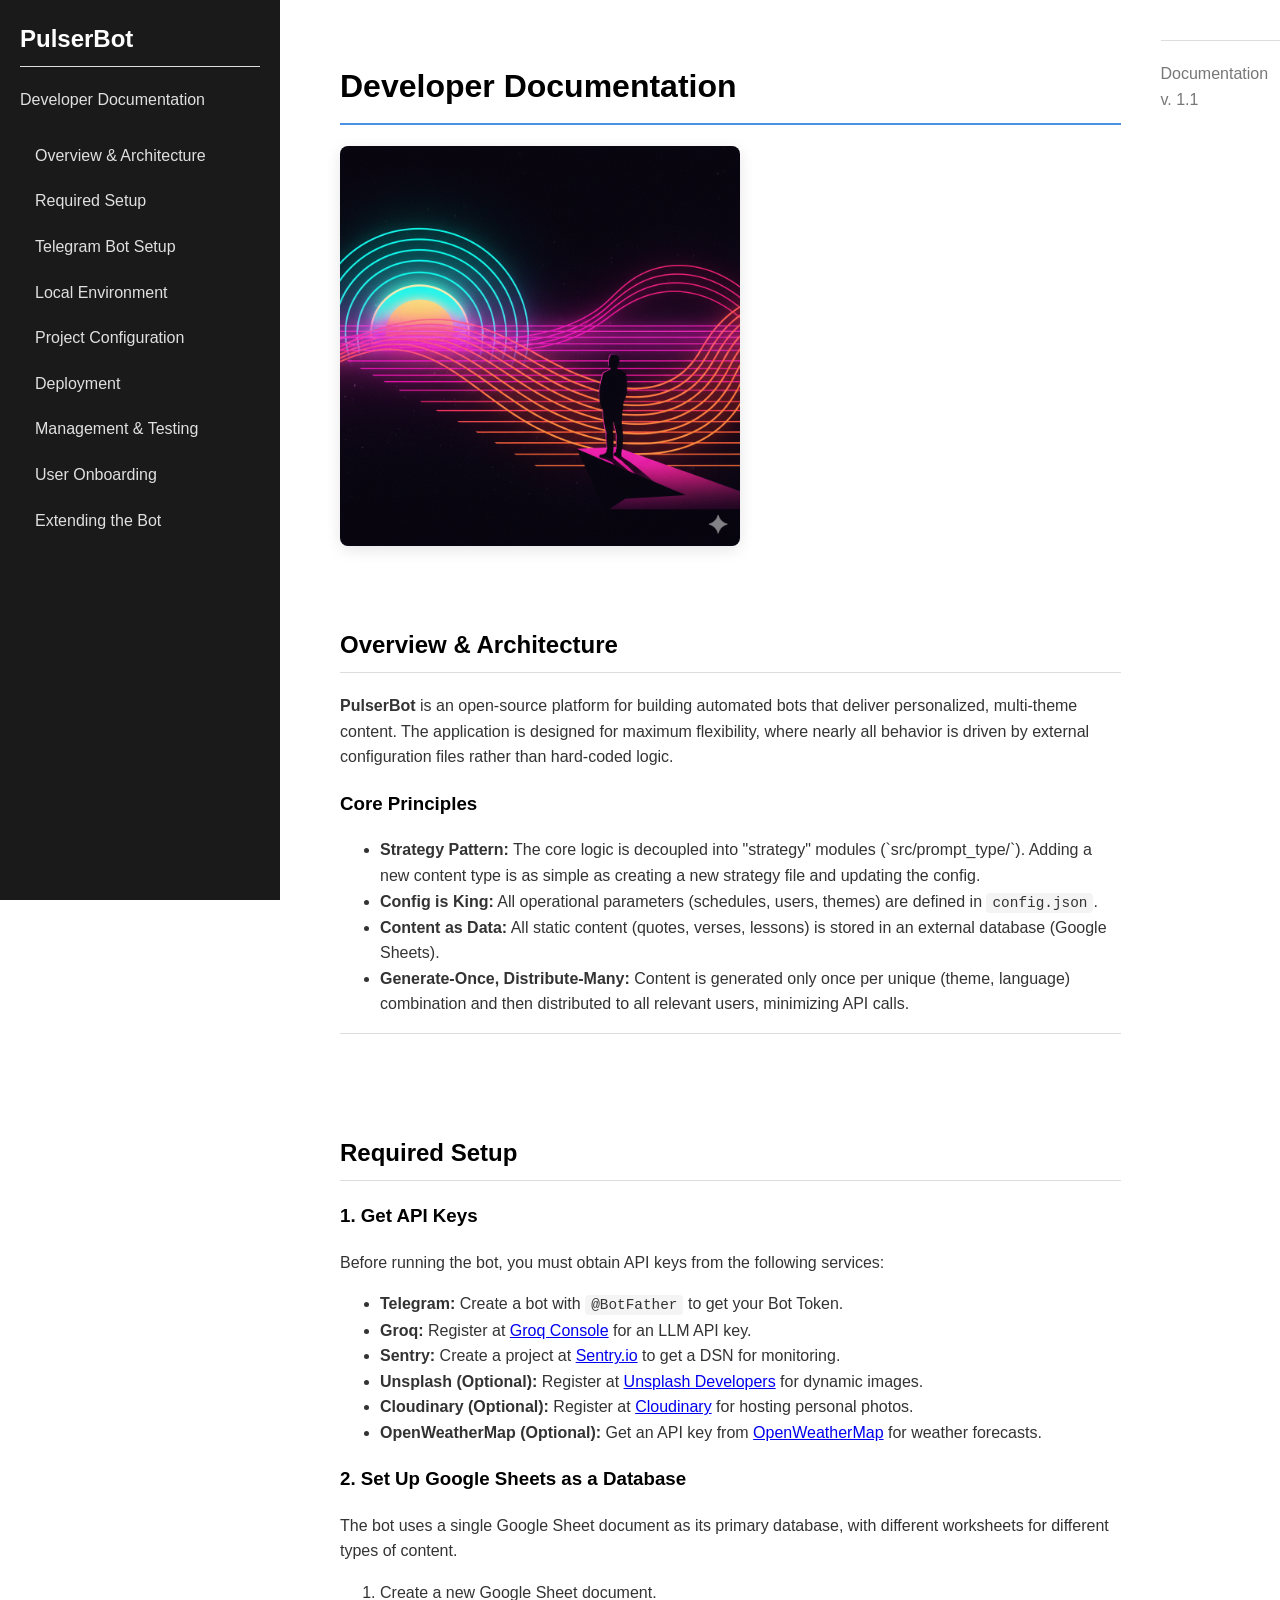
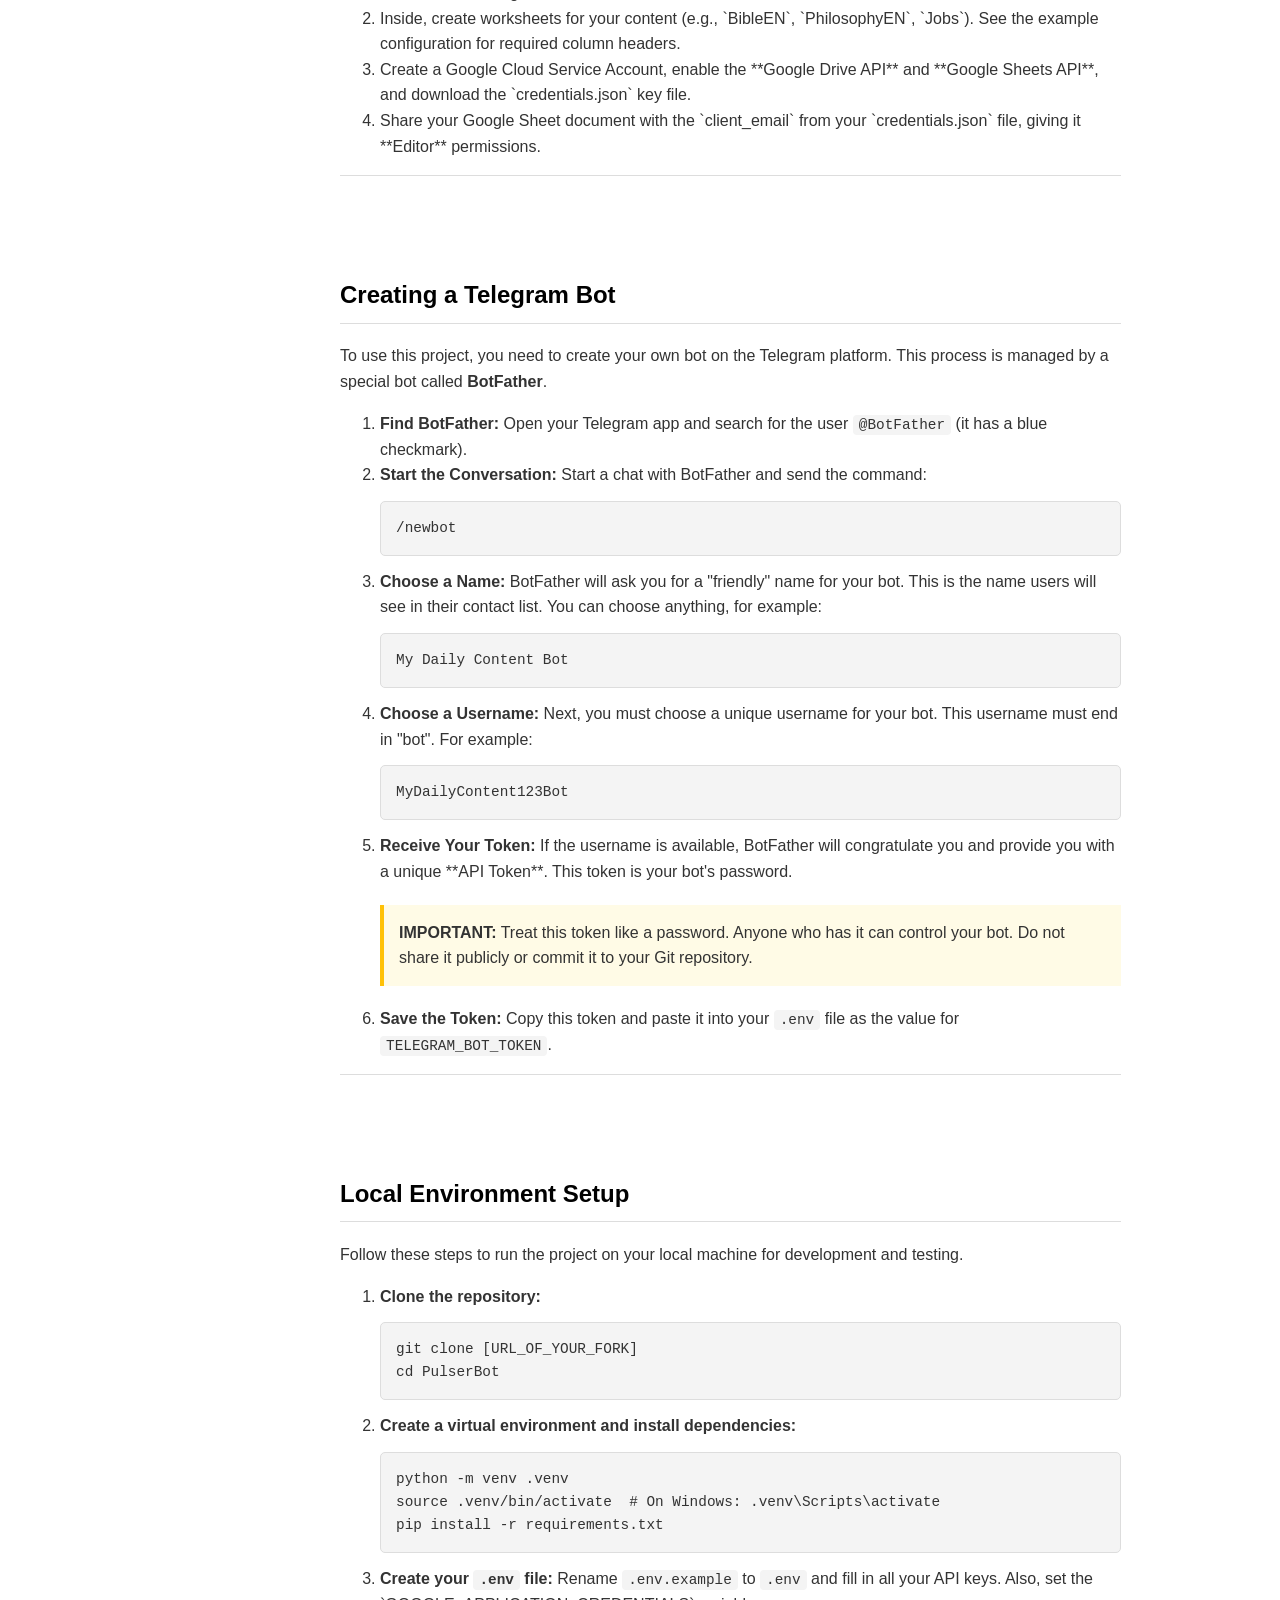
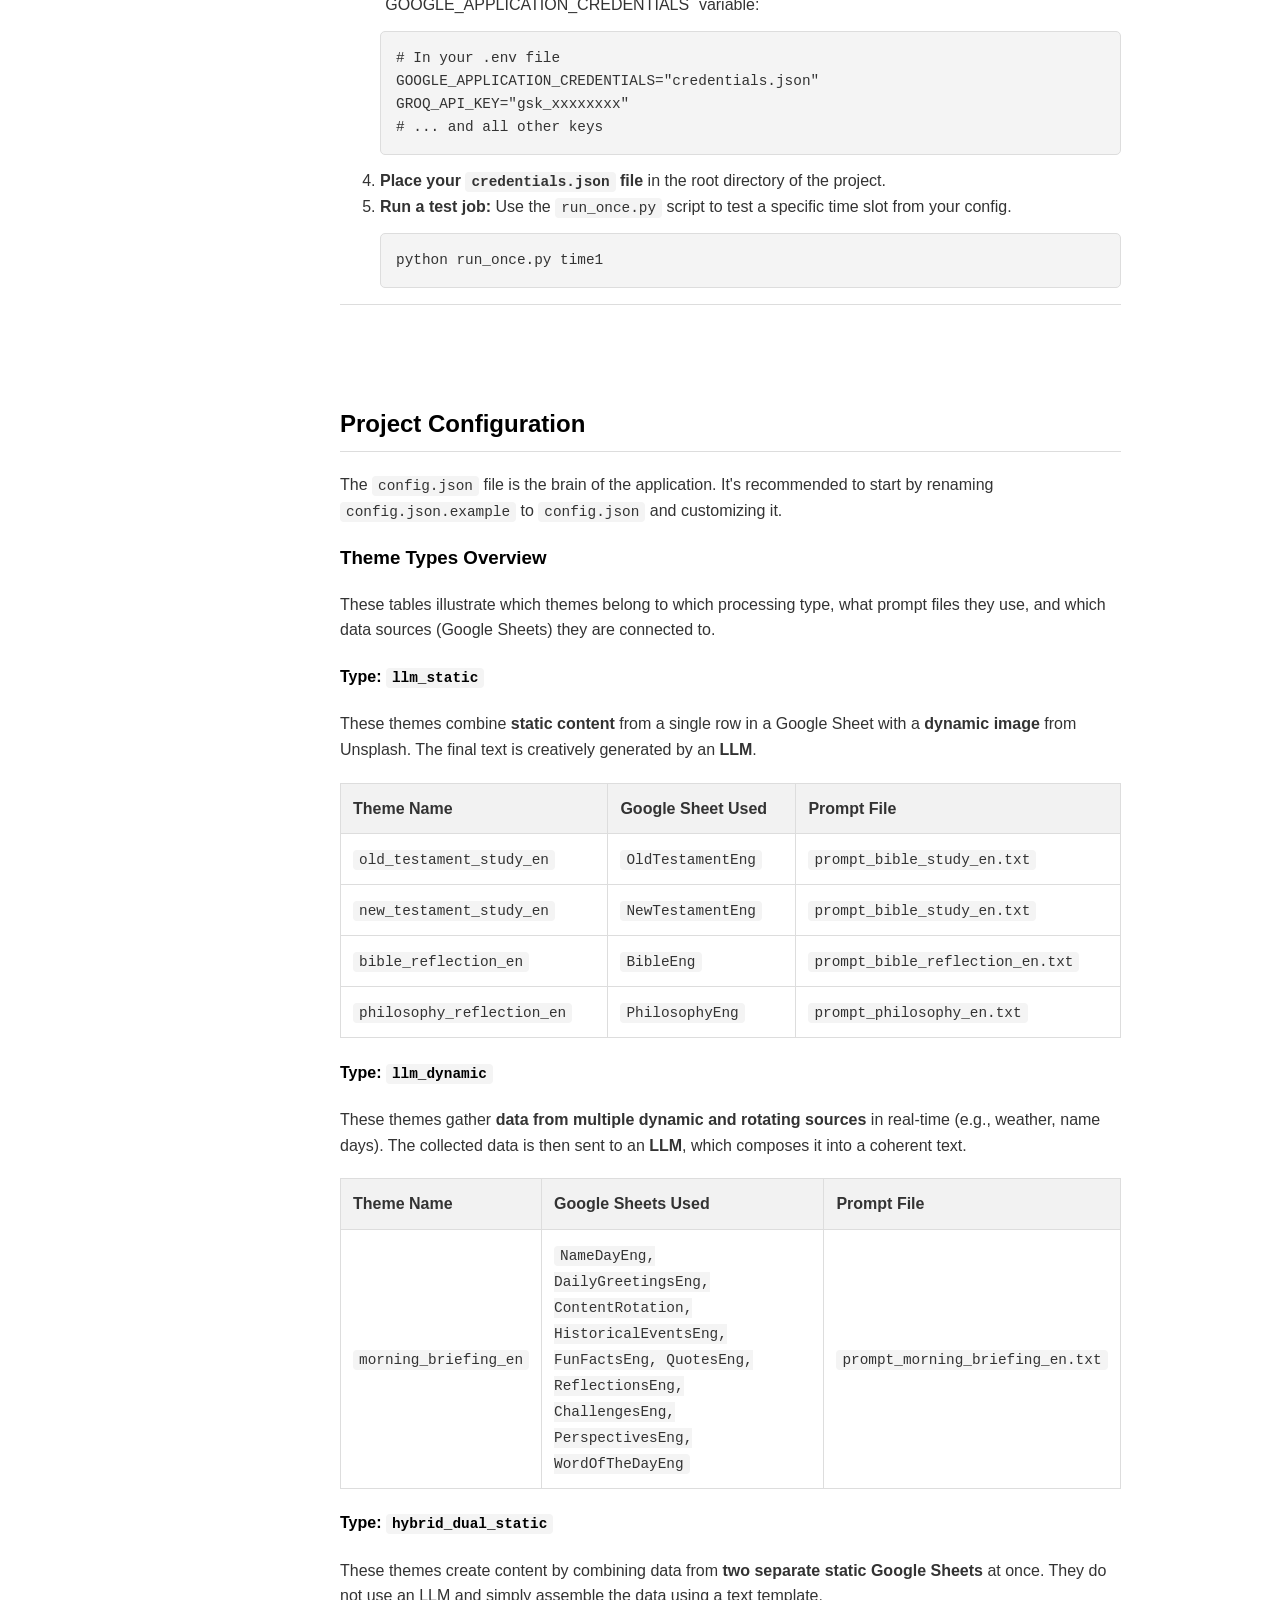
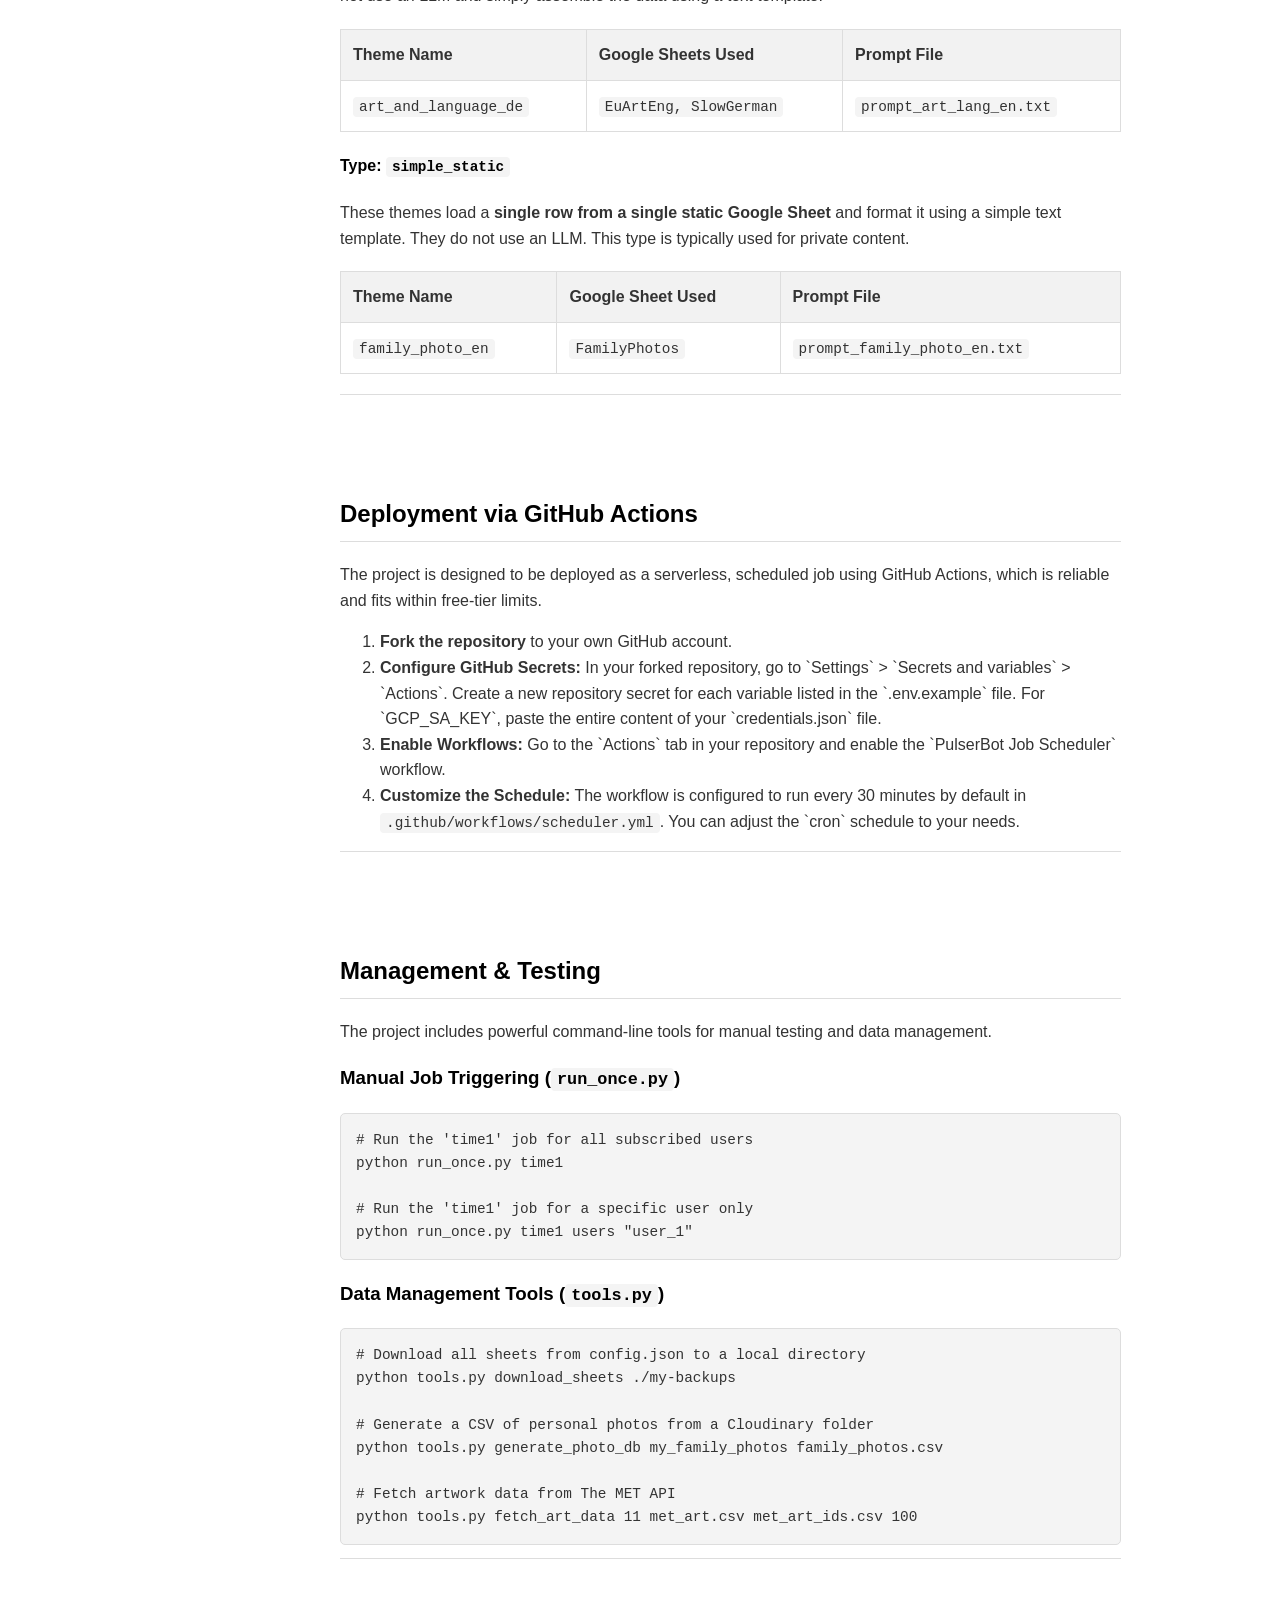
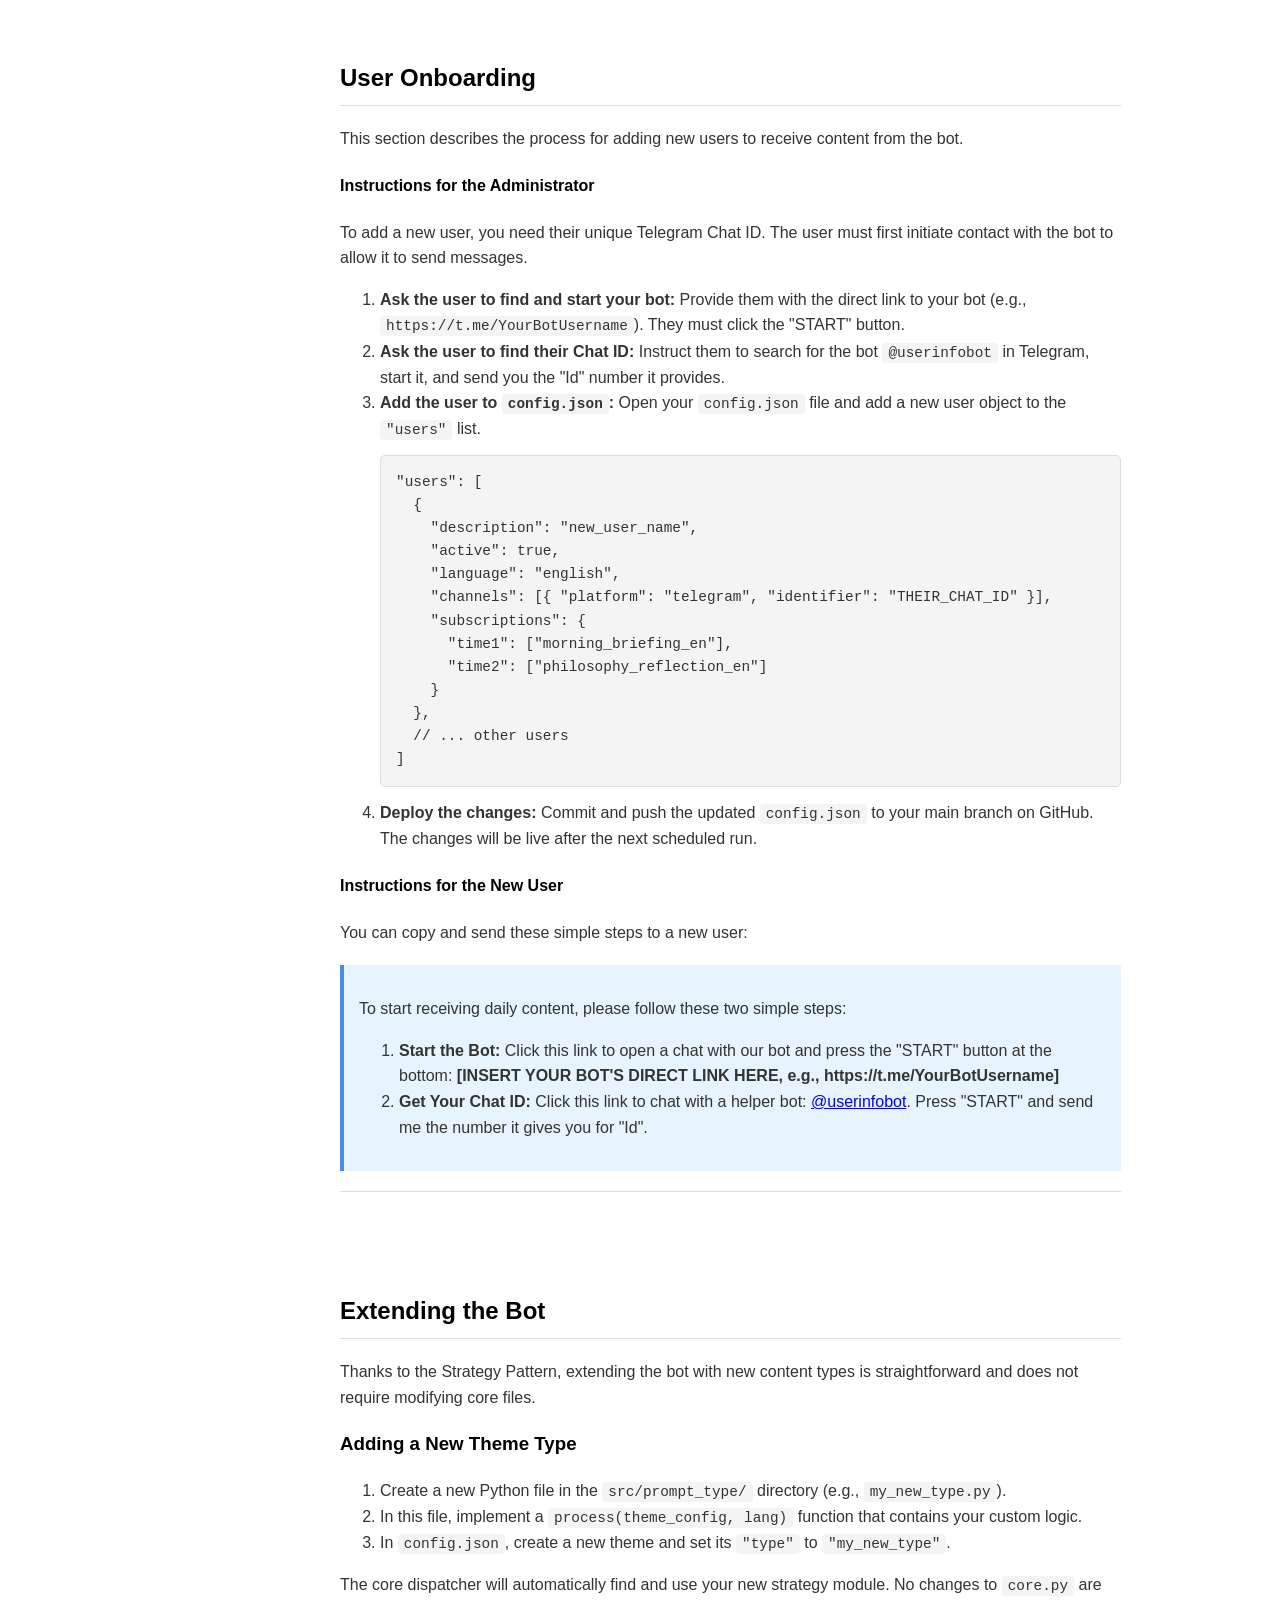
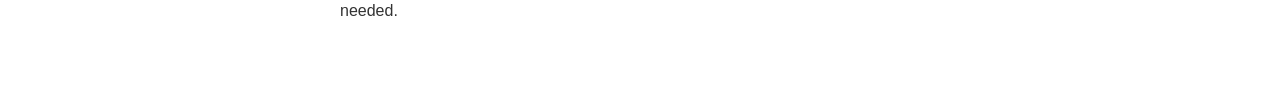
==== docs/index.html @ 496f02f1 "Initial commit of the PulserBot project. -- This commit includes the complete, refactored, and anony" ====
<!DOCTYPE html>
<html lang="en">
<head>
    <meta charset="UTF-8">
    <meta name="viewport" content="width=device-width, initial-scale=1.0">
    <title>PulserBot - Developer Documentation</title>
    <style>
        :root {
            --bg-color: #ffffff;
            --sidebar-bg: #1a1a1a;
            --sidebar-text: #e0e0e0;
            --sidebar-hover: #333333;
            --text-color: #333333;
            --header-color: #000000;
            --accent-color: #4a90e2;
            --code-bg: #f4f4f4;
            --border-color: #dddddd;
        }
        body {
            font-family: -apple-system, BlinkMacSystemFont, "Segoe UI", Roboto, Helvetica, Arial, sans-serif;
            margin: 0;
            display: flex;
            background-color: var(--bg-color);
            color: var(--text-color);
            line-height: 1.6;
        }
        .sidebar {
            width: 280px;
            background-color: var(--sidebar-bg);
            color: var(--sidebar-text);
            height: 100vh;
            position: fixed;
            top: 0;
            left: 0;
            overflow-y: auto;
            padding: 20px;
            box-sizing: border-box;
        }
        .sidebar h2 {
            margin-top: 0;
            color: #ffffff;
            font-size: 1.5em;
        }
        .sidebar ul {
            list-style: none;
            padding: 0;
            margin-top: 20px;
        }
        .sidebar ul li a {
            color: var(--sidebar-text);
            text-decoration: none;
            display: block;
            padding: 10px 15px;
            border-radius: 5px;
            transition: background-color 0.2s;
        }
        .sidebar ul li a:hover {
            background-color: var(--sidebar-hover);
        }
        .sidebar .sub-menu { padding-left: 20px; }
        .content {
            margin-left: 300px;
            padding: 40px;
            width: calc(100% - 300px);
        }
        section {
            margin-bottom: 60px;
            padding-top: 20px;
            border-bottom: 1px solid var(--border-color);
        }
        section:last-of-type { border-bottom: none; }
        h1, h2, h3, h4 {
            color: var(--header-color);
            scroll-margin-top: 20px;
        }
        h1 { border-bottom: 2px solid var(--accent-color); padding-bottom: 10px; }
        h2 { border-bottom: 1px solid var(--border-color); padding-bottom: 8px; }
        code {
            background-color: var(--code-bg);
            padding: 2px 6px;
            border-radius: 4px;
            font-family: "Consolas", "Monaco", monospace;
            font-size: 0.9em;
        }
        pre {
            background-color: var(--code-bg);
            padding: 15px;
            border-radius: 5px;
            overflow-x: auto;
            border: 1px solid var(--border-color);
        }
        pre code { padding: 0; background-color: transparent; border: none; }
        .warning { background-color: #fffbe6; border-left: 4px solid #ffc107; padding: 15px; margin: 20px 0; }
        .note { background-color: #e7f3fe; border-left: 4px solid var(--accent-color); padding: 15px; margin: 20px 0; }
        table { width: 100%; border-collapse: collapse; margin: 20px 0; }
        th, td { border: 1px solid var(--border-color); padding: 12px; text-align: left; }
        th { background-color: #f2f2f2; }
        .header-image { max-width: 400px; height: auto; border-radius: 8px; margin: 20px 0 40px 0; display: block; box-shadow: 0 4px 15px rgba(0,0,0,0.1); }
        footer { margin-top: 40px; padding-top: 20px; border-top: 1px solid var(--border-color); color: #777; }
        @media (max-width: 768px) {
            body { flex-direction: column; }
            .sidebar { position: static; width: 100%; height: auto; }
            .content { margin-left: 0; width: 100%; padding: 20px; }
        }
    </style>
</head>
<body>
    <div class="sidebar">
        <h2>PulserBot</h2>
        <p>Developer Documentation</p>
        <ul>
            <li><a href="#overview">Overview & Architecture</a></li>
            <li><a href="#setup-reqs">Required Setup</a></li>
            <li><a href="#telegram-bot-setup">Telegram Bot Setup</a></li>
            <li><a href="#local-setup">Local Environment</a></li>
            <li><a href="#config-project">Project Configuration</a></li>
            <li><a href="#deployment">Deployment</a></li>
            <li><a href="#management">Management & Testing</a></li>
            <li><a href="#user-onboarding">User Onboarding</a></li>
            <li><a href="#extending">Extending the Bot</a></li>
        </ul>
    </div>

    <div class="content">
        <header>
            <h1>Developer Documentation</h1>
            <img src="assets/PulserBot.png" alt="PulserBot Project Visual" class="header-image">
        </header>

        <section id="overview">
            <h2>Overview & Architecture</h2>
            <p><strong>PulserBot</strong> is an open-source platform for building automated bots that deliver personalized, multi-theme content. The application is designed for maximum flexibility, where nearly all behavior is driven by external configuration files rather than hard-coded logic.</p>
            <h3>Core Principles</h3>
            <ul>
                <li><strong>Strategy Pattern:</strong> The core logic is decoupled into "strategy" modules (`src/prompt_type/`). Adding a new content type is as simple as creating a new strategy file and updating the config.</li>
                <li><strong>Config is King:</strong> All operational parameters (schedules, users, themes) are defined in <code>config.json</code>.</li>
                <li><strong>Content as Data:</strong> All static content (quotes, verses, lessons) is stored in an external database (Google Sheets).</li>
                <li><strong>Generate-Once, Distribute-Many:</strong> Content is generated only once per unique (theme, language) combination and then distributed to all relevant users, minimizing API calls.</li>
            </ul>
        </section>
        
        <section id="setup-reqs">
            <h2>Required Setup</h2>
            <h3 id="api-keys">1. Get API Keys</h3>
            <p>Before running the bot, you must obtain API keys from the following services:</p>
            <ul>
                <li><strong>Telegram:</strong> Create a bot with <code>@BotFather</code> to get your Bot Token.</li>
                <li><strong>Groq:</strong> Register at <a href="https://console.groq.com/" target="_blank">Groq Console</a> for an LLM API key.</li>
                <li><strong>Sentry:</strong> Create a project at <a href="https://sentry.io/" target="_blank">Sentry.io</a> to get a DSN for monitoring.</li>
                <li><strong>Unsplash (Optional):</strong> Register at <a href="https://unsplash.com/developers" target="_blank">Unsplash Developers</a> for dynamic images.</li>
                <li><strong>Cloudinary (Optional):</strong> Register at <a href="https://cloudinary.com/" target="_blank">Cloudinary</a> for hosting personal photos.</li>
                <li><strong>OpenWeatherMap (Optional):</strong> Get an API key from <a href="https://openweathermap.org/" target="_blank">OpenWeatherMap</a> for weather forecasts.</li>
            </ul>
            
            <h3 id="google-sheets">2. Set Up Google Sheets as a Database</h3>
            <p>The bot uses a single Google Sheet document as its primary database, with different worksheets for different types of content.</p>
            <ol>
              <li>Create a new Google Sheet document.</li>
              <li>Inside, create worksheets for your content (e.g., `BibleEN`, `PhilosophyEN`, `Jobs`). See the example configuration for required column headers.</li>
              <li>Create a Google Cloud Service Account, enable the **Google Drive API** and **Google Sheets API**, and download the `credentials.json` key file.</li>
              <li>Share your Google Sheet document with the `client_email` from your `credentials.json` file, giving it **Editor** permissions.</li>
            </ol>
        </section>
        
        <section id="telegram-bot-setup">
            <h2>Creating a Telegram Bot</h2>
            <p>To use this project, you need to create your own bot on the Telegram platform. This process is managed by a special bot called <strong>BotFather</strong>.</p>
            <ol>
                <li><strong>Find BotFather:</strong> Open your Telegram app and search for the user <code>@BotFather</code> (it has a blue checkmark).</li>
                <li><strong>Start the Conversation:</strong> Start a chat with BotFather and send the command:
                    <pre><code>/newbot</code></pre>
                </li>
                <li><strong>Choose a Name:</strong> BotFather will ask you for a "friendly" name for your bot. This is the name users will see in their contact list. You can choose anything, for example:
                    <pre><code>My Daily Content Bot</code></pre>
                </li>
                <li><strong>Choose a Username:</strong> Next, you must choose a unique username for your bot. This username must end in "bot". For example:
                    <pre><code>MyDailyContent123Bot</code></pre>
                </li>
                <li><strong>Receive Your Token:</strong> If the username is available, BotFather will congratulate you and provide you with a unique **API Token**. This token is your bot's password.
                    <div class="warning">
                        <strong>IMPORTANT:</strong> Treat this token like a password. Anyone who has it can control your bot. Do not share it publicly or commit it to your Git repository.
                    </div>
                </li>
                <li><strong>Save the Token:</strong> Copy this token and paste it into your <code>.env</code> file as the value for <code>TELEGRAM_BOT_TOKEN</code>.</li>
            </ol>
        </section>

        <section id="local-setup">
            <h2>Local Environment Setup</h2>
            <p>Follow these steps to run the project on your local machine for development and testing.</p>
            <ol>
                <li><strong>Clone the repository:</strong>
                    <pre><code>git clone [URL_OF_YOUR_FORK]
cd PulserBot</code></pre>
                </li>
                <li><strong>Create a virtual environment and install dependencies:</strong>
                    <pre><code>python -m venv .venv
source .venv/bin/activate  # On Windows: .venv\Scripts\activate
pip install -r requirements.txt</code></pre>
                </li>
                <li><strong>Create your <code>.env</code> file:</strong> Rename <code>.env.example</code> to <code>.env</code> and fill in all your API keys. Also, set the `GOOGLE_APPLICATION_CREDENTIALS` variable:
<pre><code># In your .env file
GOOGLE_APPLICATION_CREDENTIALS="credentials.json"
GROQ_API_KEY="gsk_xxxxxxxx"
# ... and all other keys
</code></pre>
                </li>
                <li><strong>Place your <code>credentials.json</code> file</strong> in the root directory of the project.</li>
                <li><strong>Run a test job:</strong> Use the <code>run_once.py</code> script to test a specific time slot from your config.
                    <pre><code>python run_once.py time1</code></pre>
                </li>
            </ol>
        </section>
        
        <section id="config-project">
            <h2>Project Configuration</h2>
            <p>The <code>config.json</code> file is the brain of the application. It's recommended to start by renaming <code>config.json.example</code> to <code>config.json</code> and customizing it.</p>

            <h3>Theme Types Overview</h3>
            <p>These tables illustrate which themes belong to which processing type, what prompt files they use, and which data sources (Google Sheets) they are connected to.</p>

            <h4>Type: <code>llm_static</code></h4>
            <p>These themes combine <strong>static content</strong> from a single row in a Google Sheet with a <strong>dynamic image</strong> from Unsplash. The final text is creatively generated by an <strong>LLM</strong>.</p>
            <table>
                <thead><tr><th>Theme Name</th><th>Google Sheet Used</th><th>Prompt File</th></tr></thead>
                <tbody>
                    <tr><td><code>old_testament_study_en</code></td><td><code>OldTestamentEng</code></td><td><code>prompt_bible_study_en.txt</code></td></tr>
                    <tr><td><code>new_testament_study_en</code></td><td><code>NewTestamentEng</code></td><td><code>prompt_bible_study_en.txt</code></td></tr>
                    <tr><td><code>bible_reflection_en</code></td><td><code>BibleEng</code></td><td><code>prompt_bible_reflection_en.txt</code></td></tr>
                    <tr><td><code>philosophy_reflection_en</code></td><td><code>PhilosophyEng</code></td><td><code>prompt_philosophy_en.txt</code></td></tr>
                </tbody>
            </table>

            <h4>Type: <code>llm_dynamic</code></h4>
            <p>These themes gather <strong>data from multiple dynamic and rotating sources</strong> in real-time (e.g., weather, name days). The collected data is then sent to an <strong>LLM</strong>, which composes it into a coherent text.</p>
            <table>
                <thead><tr><th>Theme Name</th><th>Google Sheets Used</th><th>Prompt File</th></tr></thead>
                <tbody>
                    <tr><td><code>morning_briefing_en</code></td><td><code>NameDayEng, DailyGreetingsEng, ContentRotation, HistoricalEventsEng, FunFactsEng, QuotesEng, ReflectionsEng, ChallengesEng, PerspectivesEng, WordOfTheDayEng</code></td><td><code>prompt_morning_briefing_en.txt</code></td></tr>
                </tbody>
            </table>

            <h4>Type: <code>hybrid_dual_static</code></h4>
            <p>These themes create content by combining data from <strong>two separate static Google Sheets</strong> at once. They do not use an LLM and simply assemble the data using a text template.</p>
            <table>
                <thead><tr><th>Theme Name</th><th>Google Sheets Used</th><th>Prompt File</th></tr></thead>
                <tbody>
                    <tr><td><code>art_and_language_de</code></td><td><code>EuArtEng, SlowGerman</code></td><td><code>prompt_art_lang_en.txt</code></td></tr>
                </tbody>
            </table>
            
            <h4>Type: <code>simple_static</code></h4>
            <p>These themes load a <strong>single row from a single static Google Sheet</strong> and format it using a simple text template. They do not use an LLM. This type is typically used for private content.</p>
            <table>
                <thead><tr><th>Theme Name</th><th>Google Sheet Used</th><th>Prompt File</th></tr></thead>
                <tbody>
                    <tr><td><code>family_photo_en</code></td><td><code>FamilyPhotos</code></td><td><code>prompt_family_photo_en.txt</code></td></tr>
                </tbody>
            </table>
        </section>

        <section id="deployment">
            <h2>Deployment via GitHub Actions</h2>
            <p>The project is designed to be deployed as a serverless, scheduled job using GitHub Actions, which is reliable and fits within free-tier limits.</p>
            <ol>
                <li><strong>Fork the repository</strong> to your own GitHub account.</li>
                <li><strong>Configure GitHub Secrets:</strong> In your forked repository, go to `Settings` > `Secrets and variables` > `Actions`. Create a new repository secret for each variable listed in the `.env.example` file. For `GCP_SA_KEY`, paste the entire content of your `credentials.json` file.</li>
                <li><strong>Enable Workflows:</strong> Go to the `Actions` tab in your repository and enable the `PulserBot Job Scheduler` workflow.</li>
                <li><strong>Customize the Schedule:</strong> The workflow is configured to run every 30 minutes by default in <code>.github/workflows/scheduler.yml</code>. You can adjust the `cron` schedule to your needs.</li>
            </ol>
        </section>

        <section id="management">
            <h2>Management & Testing</h2>
            <p>The project includes powerful command-line tools for manual testing and data management.</p>
            <h3>Manual Job Triggering (<code>run_once.py</code>)</h3>
            <pre><code># Run the 'time1' job for all subscribed users
python run_once.py time1

# Run the 'time1' job for a specific user only
python run_once.py time1 users "user_1"
</code></pre>
            <h3>Data Management Tools (<code>tools.py</code>)</h3>
            <pre><code># Download all sheets from config.json to a local directory
python tools.py download_sheets ./my-backups

# Generate a CSV of personal photos from a Cloudinary folder
python tools.py generate_photo_db my_family_photos family_photos.csv

# Fetch artwork data from The MET API
python tools.py fetch_art_data 11 met_art.csv met_art_ids.csv 100
</code></pre>
        </section>
        
        <section id="user-onboarding">
            <h2>User Onboarding</h2>
            <p>This section describes the process for adding new users to receive content from the bot.</p>

            <h4>Instructions for the Administrator</h4>
            <p>To add a new user, you need their unique Telegram Chat ID. The user must first initiate contact with the bot to allow it to send messages.</p>
            <ol>
                <li><strong>Ask the user to find and start your bot:</strong> Provide them with the direct link to your bot (e.g., <code>https://t.me/YourBotUsername</code>). They must click the "START" button.</li>
                <li><strong>Ask the user to find their Chat ID:</strong> Instruct them to search for the bot <code>@userinfobot</code> in Telegram, start it, and send you the "Id" number it provides.</li>
                <li><strong>Add the user to <code>config.json</code>:</strong> Open your <code>config.json</code> file and add a new user object to the <code>"users"</code> list.
<pre><code>"users": [
  {
    "description": "new_user_name",
    "active": true,
    "language": "english",
    "channels": [{ "platform": "telegram", "identifier": "THEIR_CHAT_ID" }],
    "subscriptions": {
      "time1": ["morning_briefing_en"],
      "time2": ["philosophy_reflection_en"]
    }
  },
  // ... other users
]</code></pre>
                </li>
                <li><strong>Deploy the changes:</strong> Commit and push the updated <code>config.json</code> to your main branch on GitHub. The changes will be live after the next scheduled run.</li>
            </ol>

            <h4>Instructions for the New User</h4>
            <p>You can copy and send these simple steps to a new user:</p>
            <div class="note">
                <p>To start receiving daily content, please follow these two simple steps:</p>
                <ol>
                    <li><strong>Start the Bot:</strong> Click this link to open a chat with our bot and press the "START" button at the bottom: <strong>[INSERT YOUR BOT'S DIRECT LINK HERE, e.g., https://t.me/YourBotUsername]</strong></li>
                    <li><strong>Get Your Chat ID:</strong> Click this link to chat with a helper bot: <a href="https://t.me/userinfobot" target="_blank">@userinfobot</a>. Press "START" and send me the number it gives you for "Id".</li>
                </ol>
            </div>
        </section>

        <section id="extending">
            <h2>Extending the Bot</h2>
            <p>Thanks to the Strategy Pattern, extending the bot with new content types is straightforward and does not require modifying core files.</p>
            <h3>Adding a New Theme Type</h3>
            <ol>
                <li>Create a new Python file in the <code>src/prompt_type/</code> directory (e.g., <code>my_new_type.py</code>).</li>
                <li>In this file, implement a <code>process(theme_config, lang)</code> function that contains your custom logic.</li>
                <li>In <code>config.json</code>, create a new theme and set its <code>"type"</code> to <code>"my_new_type"</code>.</li>
            </ol>
            <p>The core dispatcher will automatically find and use your new strategy module. No changes to <code>core.py</code> are needed.</p>
        </section>

    </div>
    <footer>
        Documentation v. 1.1
    </footer>

</body>
</html>
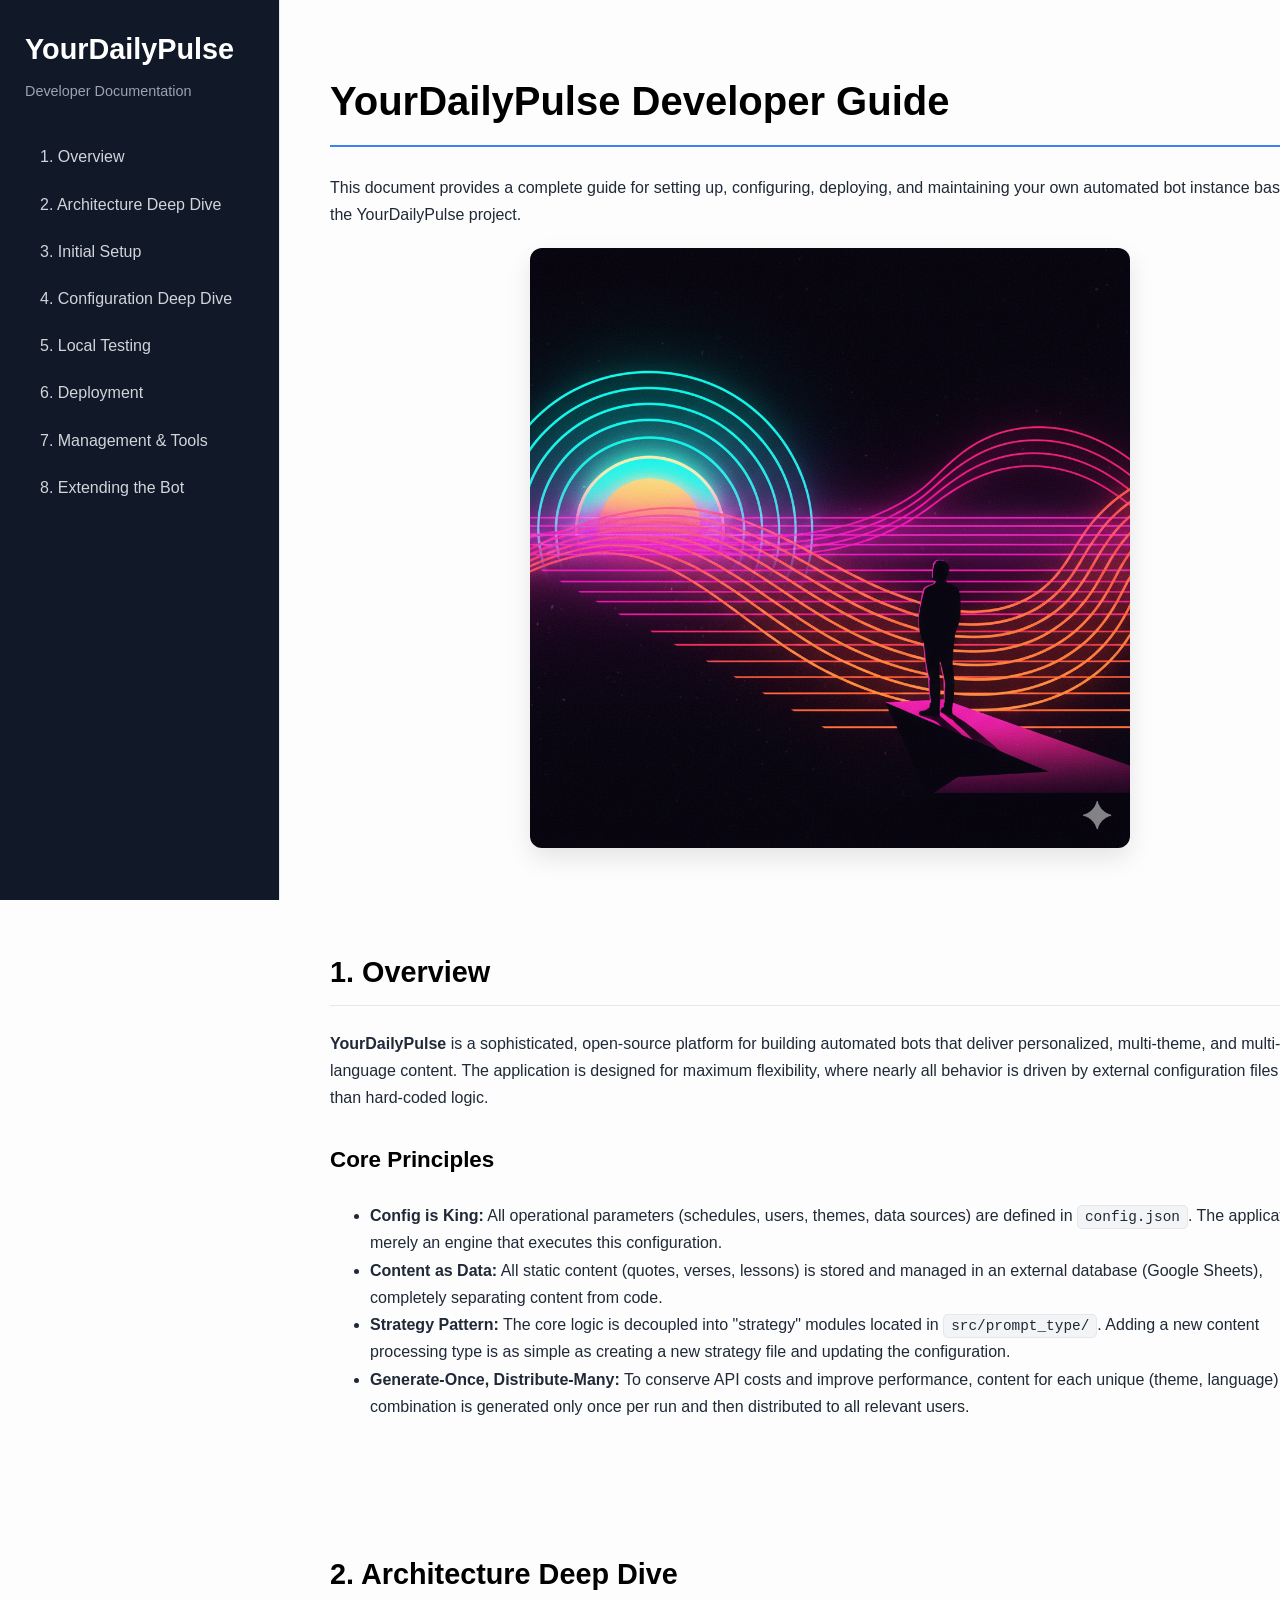
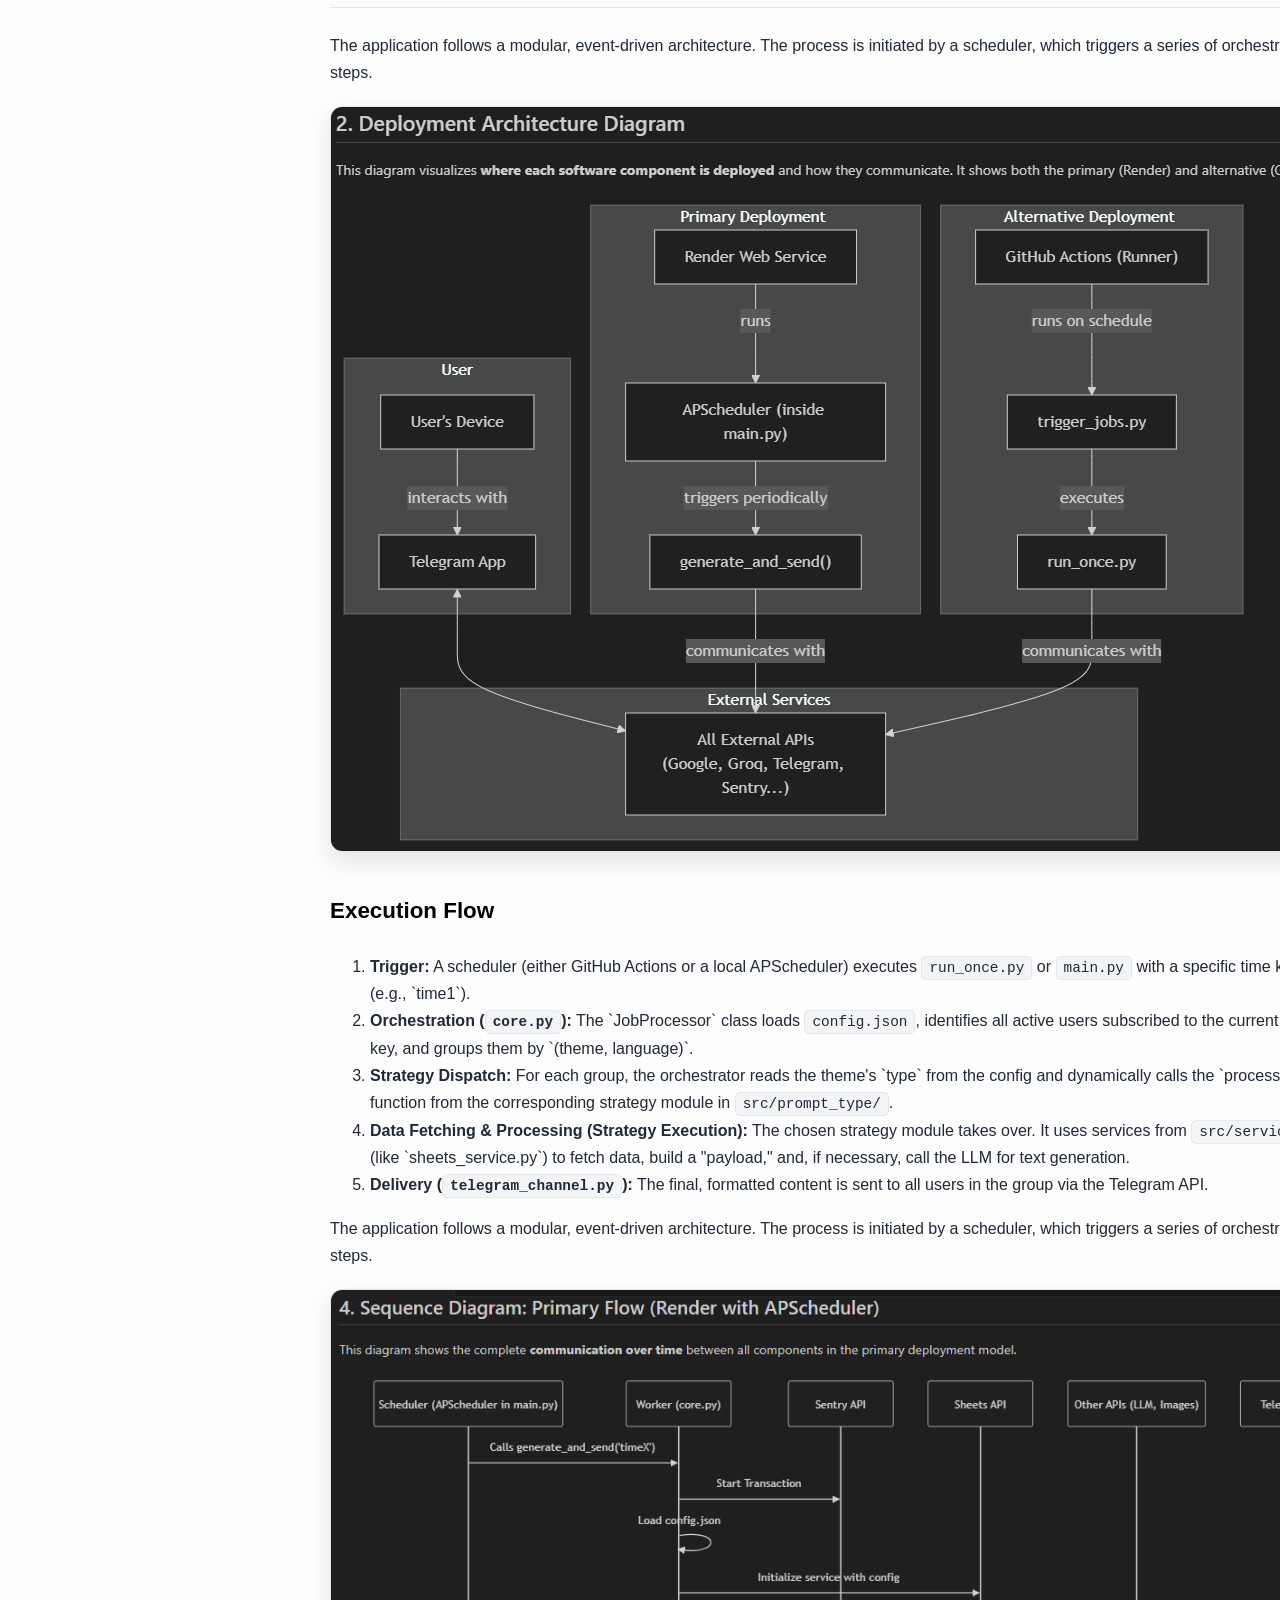
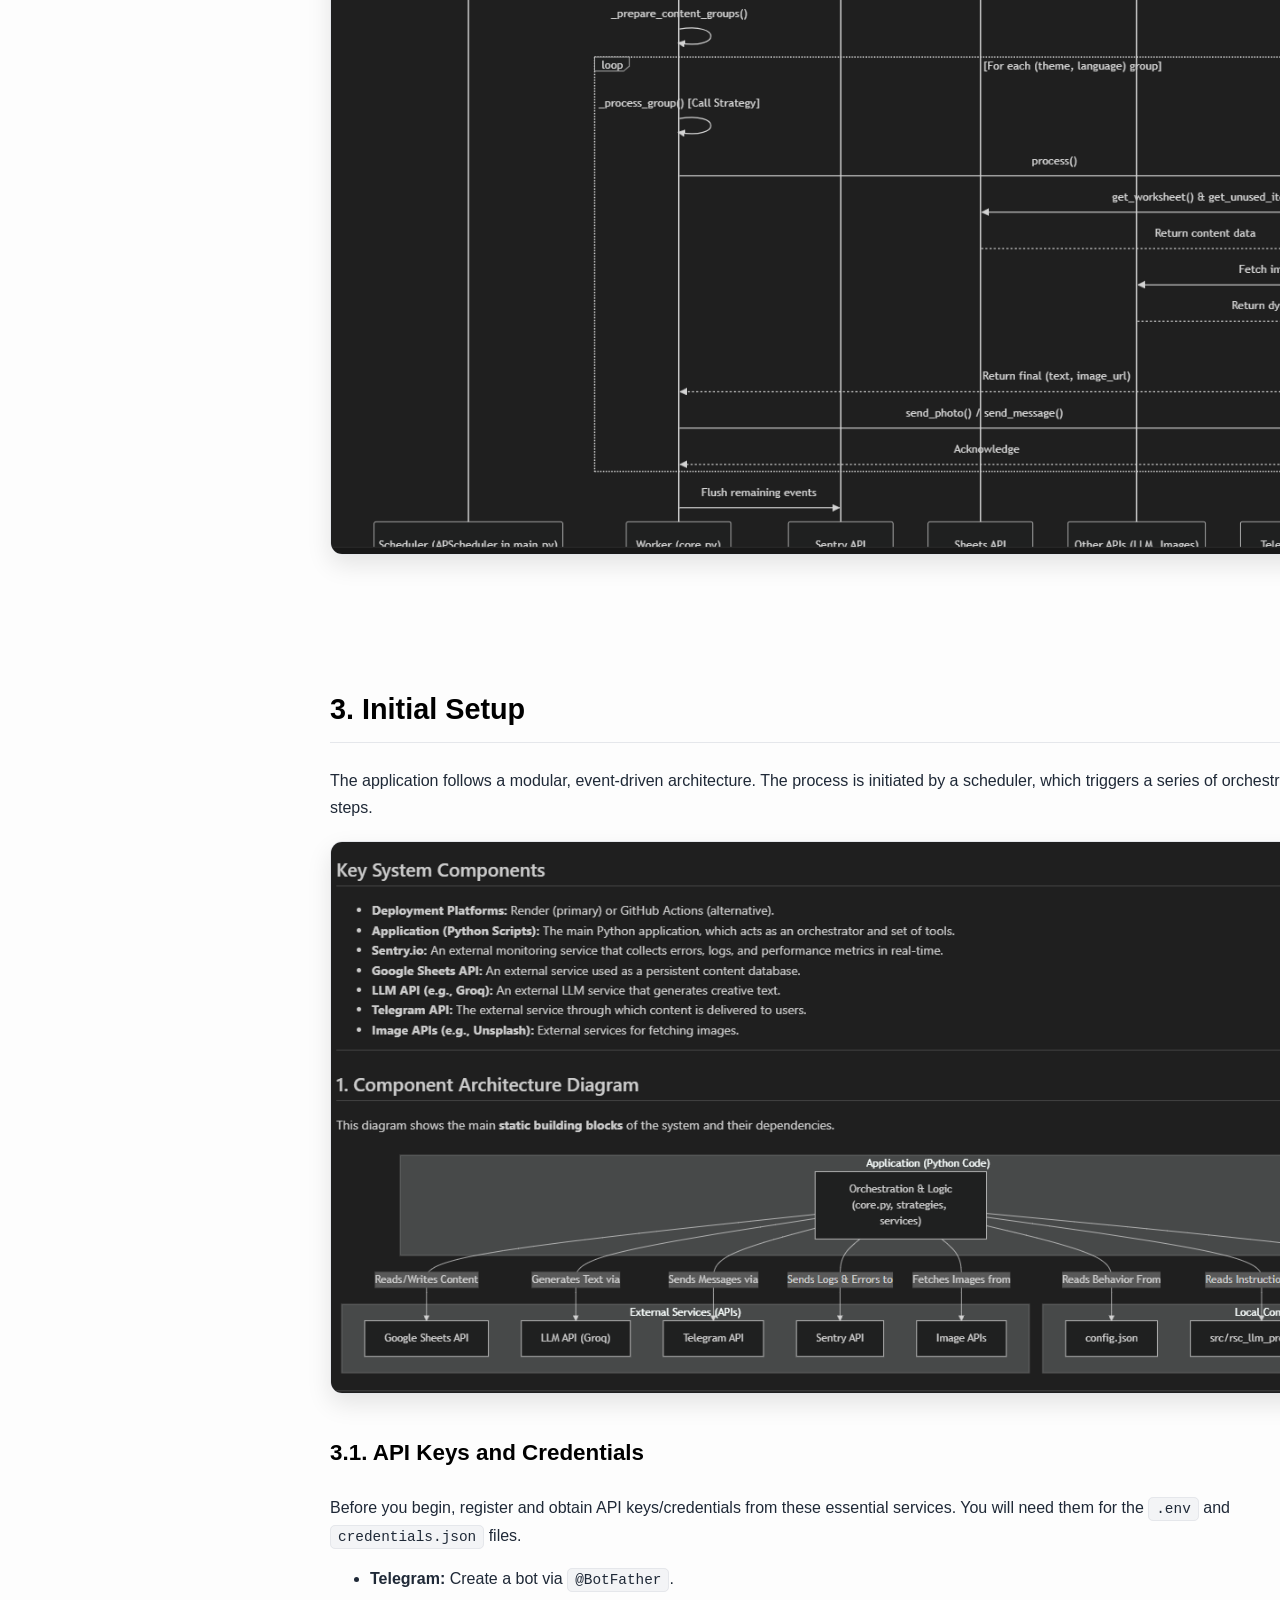
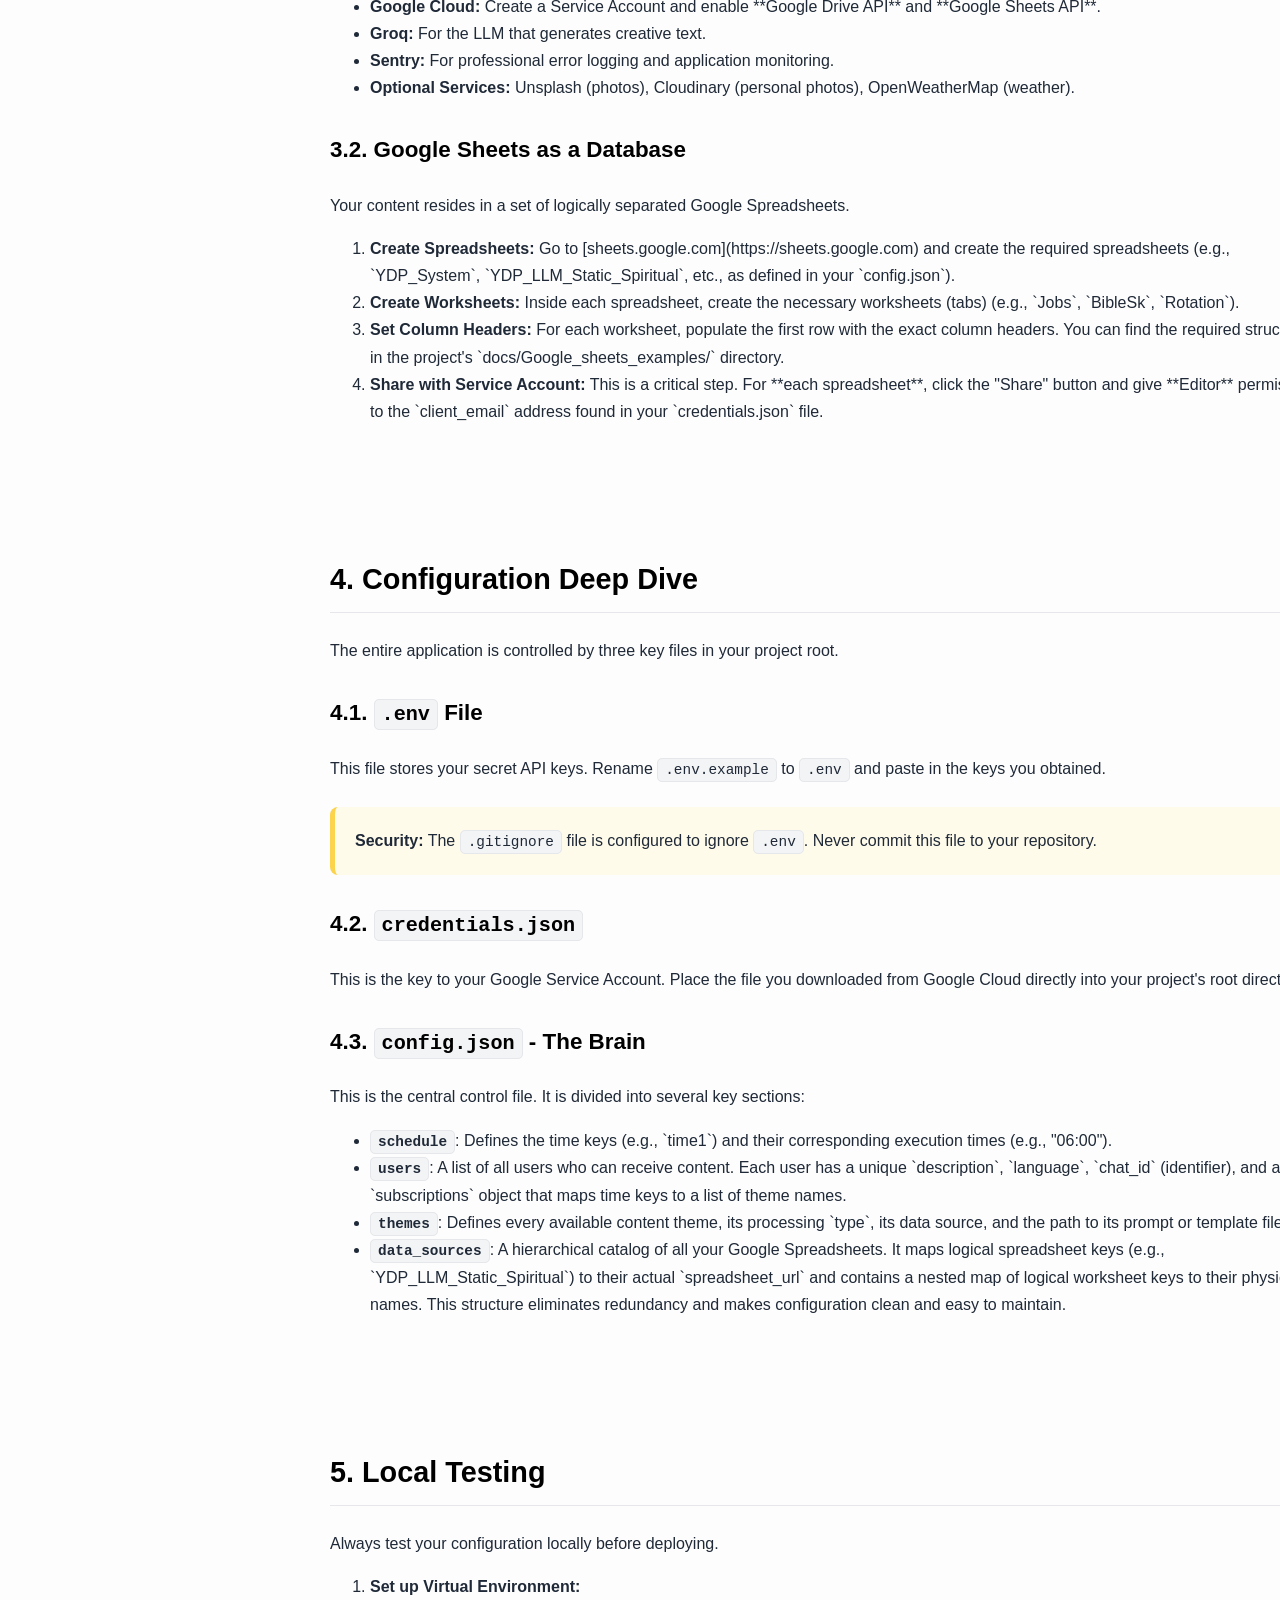
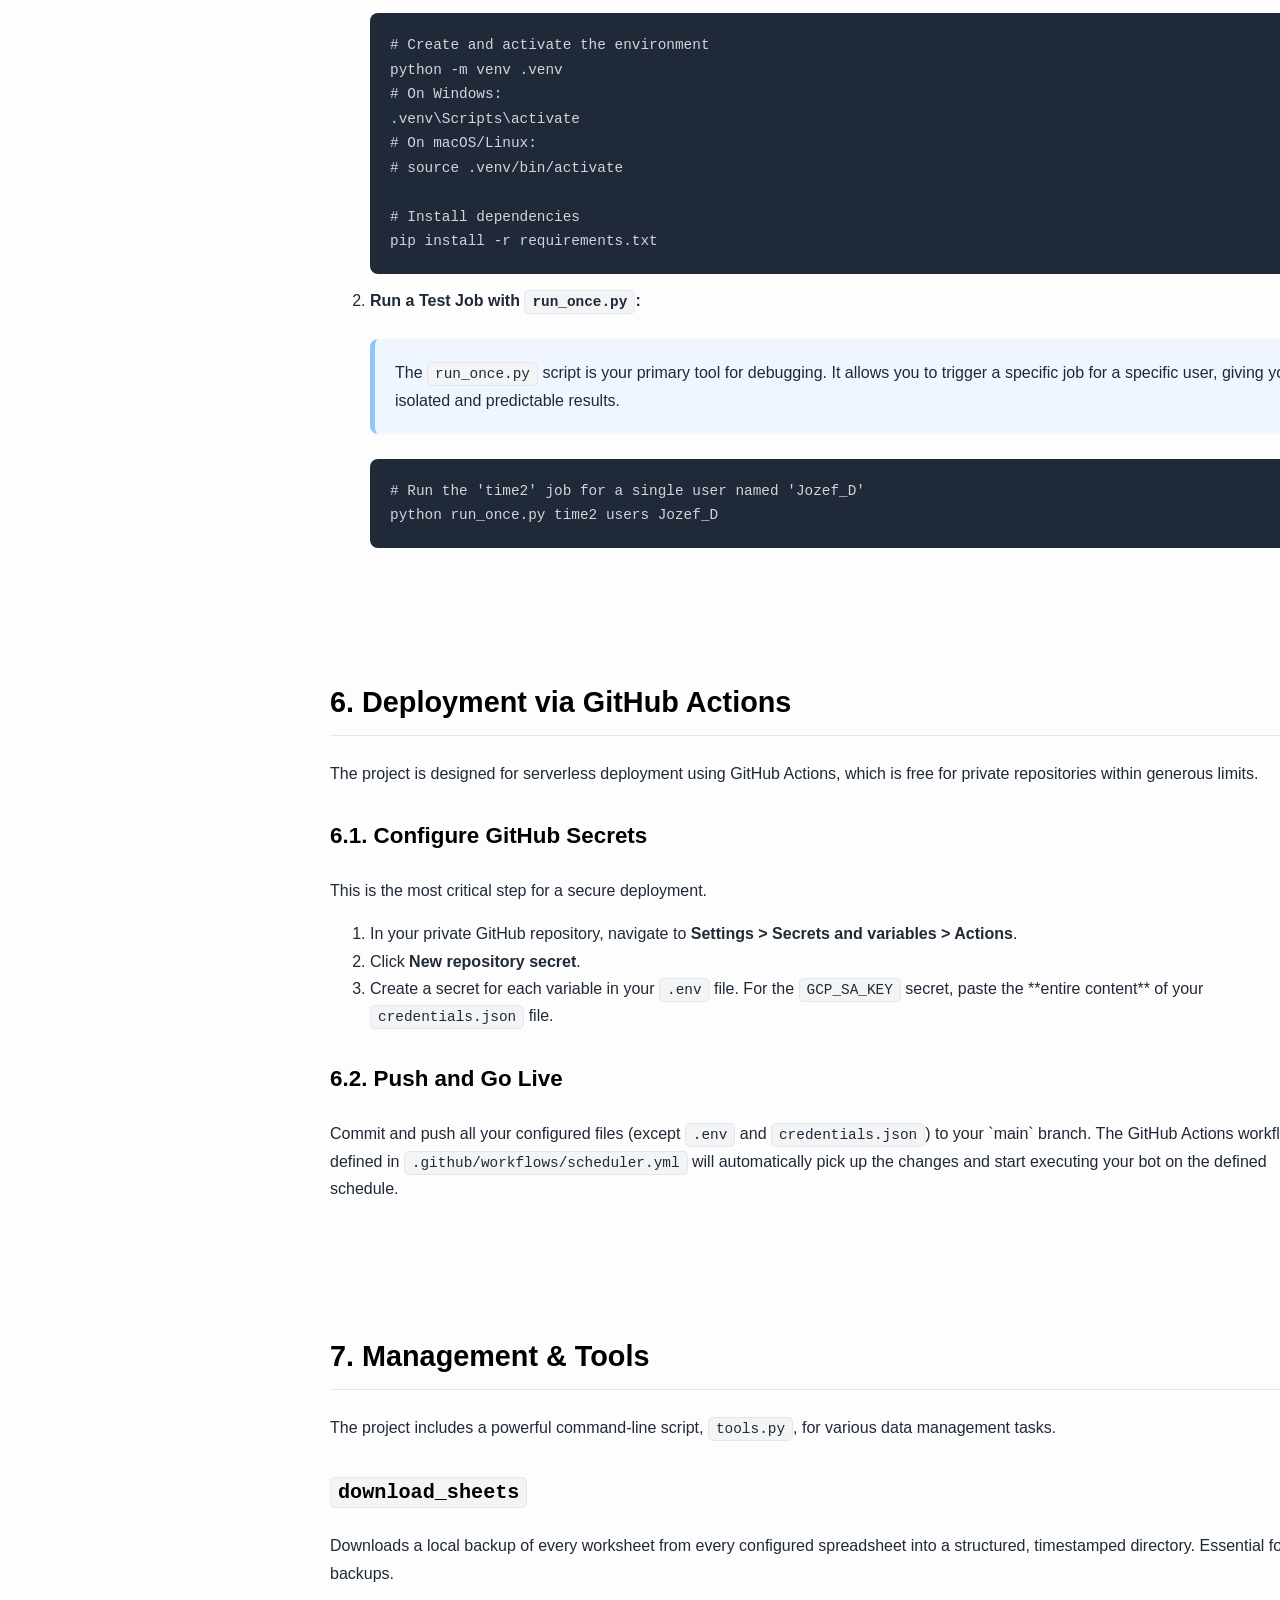
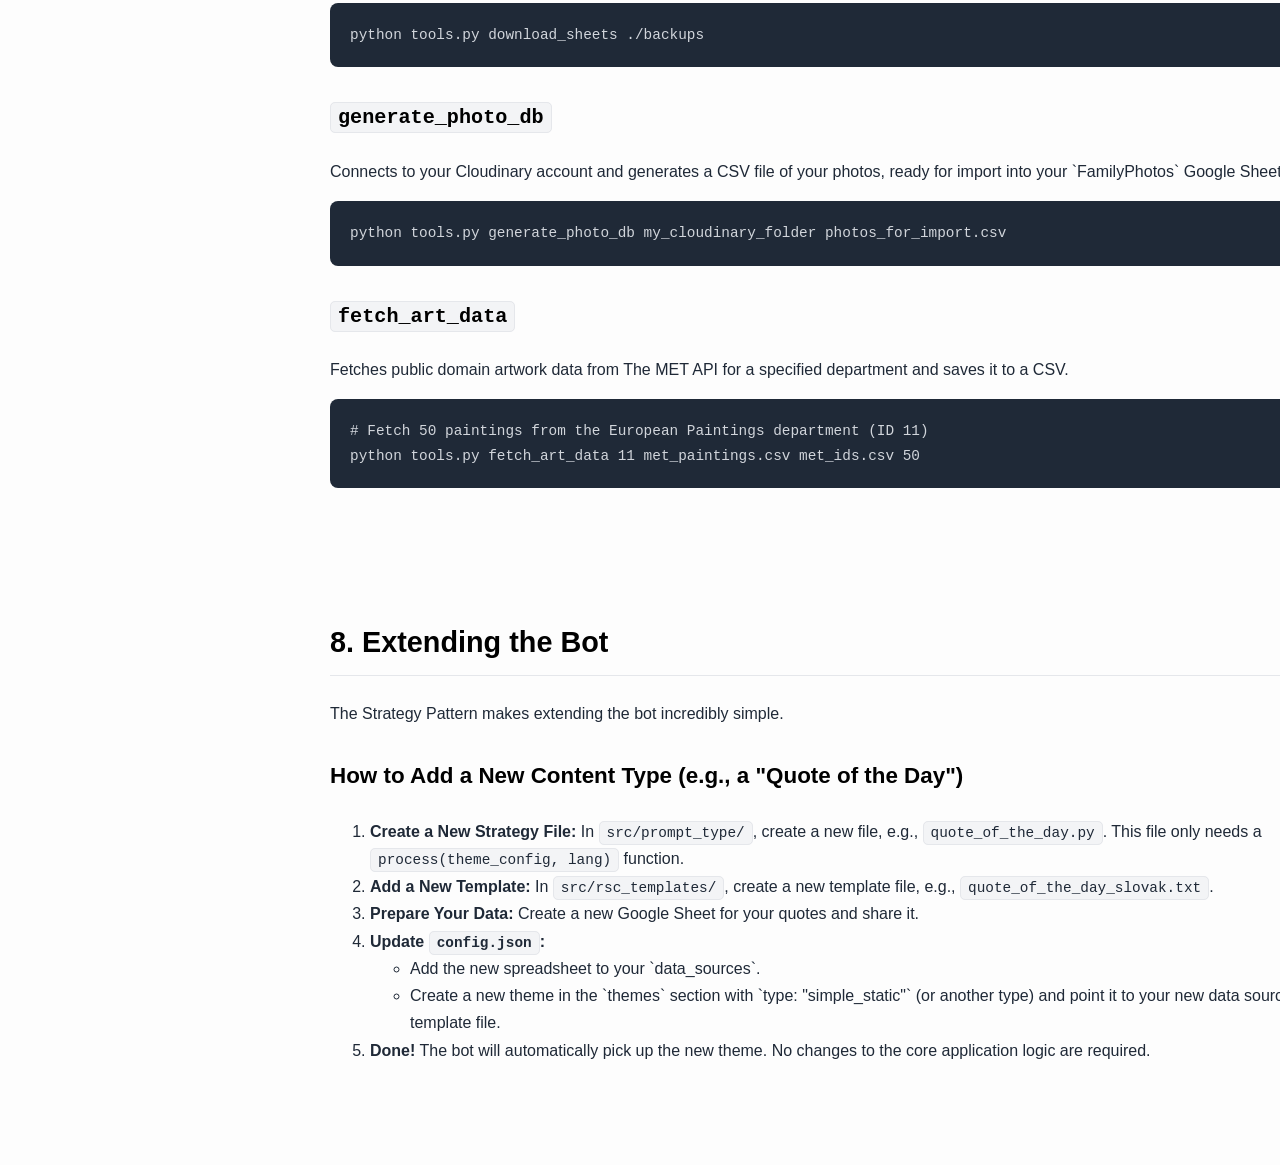
==== commit 29f140bb: "feat(architecture): Major refactor to Handler architecture and add new features --  Note: Implementa" ====
--- a/docs/index.html
+++ b/docs/index.html
@@ -3,18 +3,23 @@
 <head>
     <meta charset="UTF-8">
     <meta name="viewport" content="width=device-width, initial-scale=1.0">
-    <title>PulserBot - Developer Documentation</title>
+    <title>YourDailyPulse - Developer Documentation</title>
     <style>
         :root {
-            --bg-color: #ffffff;
-            --sidebar-bg: #1a1a1a;
-            --sidebar-text: #e0e0e0;
-            --sidebar-hover: #333333;
-            --text-color: #333333;
+            --bg-color: #fdfdfd;
+            --sidebar-bg: #111827;
+            --sidebar-text: #d1d5db;
+            --sidebar-hover-bg: #1f2937;
+            --sidebar-hover-text: #ffffff;
+            --text-color: #1f2937;
             --header-color: #000000;
-            --accent-color: #4a90e2;
-            --code-bg: #f4f4f4;
-            --border-color: #dddddd;
+            --accent-color: #3b82f6;
+            --code-bg: #f3f4f6;
+            --border-color: #e5e7eb;
+            --note-bg: #eff6ff;
+            --note-border: #93c5fd;
+            --warning-bg: #fffbeb;
+            --warning-border: #fcd34d;
         }
         body {
             font-family: -apple-system, BlinkMacSystemFont, "Segoe UI", Roboto, Helvetica, Arial, sans-serif;
@@ -22,7 +27,7 @@
             display: flex;
             background-color: var(--bg-color);
             color: var(--text-color);
-            line-height: 1.6;
+            line-height: 1.7;
         }
         .sidebar {
             width: 280px;
@@ -33,319 +38,273 @@
             top: 0;
             left: 0;
             overflow-y: auto;
-            padding: 20px;
+            padding: 25px;
             box-sizing: border-box;
-        }
-        .sidebar h2 {
-            margin-top: 0;
+            border-right: 1px solid var(--border-color);
+        }
+        .sidebar .logo {
+            font-size: 1.8em;
+            font-weight: bold;
             color: #ffffff;
-            font-size: 1.5em;
-        }
-        .sidebar ul {
-            list-style: none;
-            padding: 0;
-            margin-top: 20px;
-        }
+            margin-bottom: 5px;
+        }
+        .sidebar .tagline {
+            font-size: 0.9em;
+            color: #9ca3af;
+            margin-bottom: 30px;
+        }
+        .sidebar ul { list-style: none; padding: 0; }
         .sidebar ul li a {
             color: var(--sidebar-text);
             text-decoration: none;
             display: block;
             padding: 10px 15px;
-            border-radius: 5px;
-            transition: background-color 0.2s;
+            border-radius: 6px;
+            transition: all 0.2s ease-in-out;
+            font-weight: 500;
         }
         .sidebar ul li a:hover {
-            background-color: var(--sidebar-hover);
-        }
-        .sidebar .sub-menu { padding-left: 20px; }
+            background-color: var(--sidebar-hover-bg);
+            color: var(--sidebar-hover-text);
+        }
         .content {
-            margin-left: 300px;
-            padding: 40px;
-            width: calc(100% - 300px);
-        }
-        section {
-            margin-bottom: 60px;
-            padding-top: 20px;
-            border-bottom: 1px solid var(--border-color);
-        }
-        section:last-of-type { border-bottom: none; }
-        h1, h2, h3, h4 {
-            color: var(--header-color);
-            scroll-margin-top: 20px;
-        }
-        h1 { border-bottom: 2px solid var(--accent-color); padding-bottom: 10px; }
-        h2 { border-bottom: 1px solid var(--border-color); padding-bottom: 8px; }
+            margin-left: 280px;
+            padding: 40px 50px;
+            width: calc(100% - 280px);
+        }
+        section { margin-bottom: 70px; padding-top: 80px; margin-top: -60px; }
+        h1, h2, h3, h4 { color: var(--header-color); scroll-margin-top: 80px; font-weight: 600; }
+        h1 { font-size: 2.5em; border-bottom: 2px solid var(--accent-color); padding-bottom: 10px; }
+        h2 { font-size: 1.8em; border-bottom: 1px solid var(--border-color); padding-bottom: 8px; margin-top: 40px;}
+        h3 { font-size: 1.4em; margin-top: 30px;}
         code {
             background-color: var(--code-bg);
-            padding: 2px 6px;
-            border-radius: 4px;
-            font-family: "Consolas", "Monaco", monospace;
+            padding: 3px 7px;
+            border-radius: 5px;
+            font-family: "SF Mono", "Consolas", "Monaco", monospace;
             font-size: 0.9em;
+            border: 1px solid var(--border-color);
         }
         pre {
-            background-color: var(--code-bg);
-            padding: 15px;
-            border-radius: 5px;
+            background-color: #1f2937;
+            color: #d1d5db;
+            padding: 20px;
+            border-radius: 8px;
             overflow-x: auto;
+            border: none;
+        }
+        pre code { padding: 0; background-color: transparent; border: none; color: #d1d5db;}
+        .warning, .note { padding: 20px; margin: 25px 0; border-radius: 8px; }
+        .warning { background-color: var(--warning-bg); border-left: 5px solid var(--warning-border); }
+        .note { background-color: var(--note-bg); border-left: 5px solid var(--note-border); }
+        table { width: 100%; border-collapse: collapse; margin: 25px 0; box-shadow: 0 1px 3px rgba(0,0,0,0.05); }
+        th, td { border: 1px solid var(--border-color); padding: 12px 15px; text-align: left; }
+        th { background-color: #f9fafb; font-weight: 600; }
+        .header-image {
+            max-width: 600px;
+            height: auto;
+            border-radius: 12px;
+            margin: 20px auto 40px auto;
+            display: block;
+            box-shadow: 0 10px 25px rgba(0,0,0,0.1);
+        }
+        .header-image-large {
+            max-width: 1200px;
+            height: auto;
+            border-radius: 12px;
+            margin: 20px auto 40px auto;
+            display: block;
+            box-shadow: 0 10px 25px rgba(0,0,0,0.1);
             border: 1px solid var(--border-color);
         }
-        pre code { padding: 0; background-color: transparent; border: none; }
-        .warning { background-color: #fffbe6; border-left: 4px solid #ffc107; padding: 15px; margin: 20px 0; }
-        .note { background-color: #e7f3fe; border-left: 4px solid var(--accent-color); padding: 15px; margin: 20px 0; }
-        table { width: 100%; border-collapse: collapse; margin: 20px 0; }
-        th, td { border: 1px solid var(--border-color); padding: 12px; text-align: left; }
-        th { background-color: #f2f2f2; }
-        .header-image { max-width: 400px; height: auto; border-radius: 8px; margin: 20px 0 40px 0; display: block; box-shadow: 0 4px 15px rgba(0,0,0,0.1); }
-        footer { margin-top: 40px; padding-top: 20px; border-top: 1px solid var(--border-color); color: #777; }
-        @media (max-width: 768px) {
+        footer { margin-top: 50px; padding-top: 25px; border-top: 1px solid var(--border-color); color: #6b7280; text-align: center; }
+        @media (max-width: 900px) {
             body { flex-direction: column; }
             .sidebar { position: static; width: 100%; height: auto; }
             .content { margin-left: 0; width: 100%; padding: 20px; }
+            section { padding-top: 60px; margin-top: -40px; }
+            .header-image-large { max-width: 100%; }
         }
     </style>
 </head>
 <body>
     <div class="sidebar">
-        <h2>PulserBot</h2>
-        <p>Developer Documentation</p>
+        <div class="logo">YourDailyPulse</div>
+        <div class="tagline">Developer Documentation</div>
         <ul>
-            <li><a href="#overview">Overview & Architecture</a></li>
-            <li><a href="#setup-reqs">Required Setup</a></li>
-            <li><a href="#telegram-bot-setup">Telegram Bot Setup</a></li>
-            <li><a href="#local-setup">Local Environment</a></li>
-            <li><a href="#config-project">Project Configuration</a></li>
-            <li><a href="#deployment">Deployment</a></li>
-            <li><a href="#management">Management & Testing</a></li>
-            <li><a href="#user-onboarding">User Onboarding</a></li>
-            <li><a href="#extending">Extending the Bot</a></li>
+            <li><a href="#overview">1. Overview</a></li>
+            <li><a href="#architecture">2. Architecture Deep Dive</a></li>
+            <li><a href="#setup-initial">3. Initial Setup</a></li>
+            <li><a href="#setup-config">4. Configuration Deep Dive</a></li>
+            <li><a href="#setup-local">5. Local Testing</a></li>
+            <li><a href="#deployment">6. Deployment</a></li>
+            <li><a href="#management">7. Management & Tools</a></li>
+            <li><a href="#extending">8. Extending the Bot</a></li>
         </ul>
     </div>
 
     <div class="content">
         <header>
-            <h1>Developer Documentation</h1>
-            <img src="assets/PulserBot.png" alt="PulserBot Project Visual" class="header-image">
+            <h1>YourDailyPulse Developer Guide</h1>
+            <p>This document provides a complete guide for setting up, configuring, deploying, and maintaining your own automated bot instance based on the YourDailyPulse project.</p>
+            <img src="assets/PulserBot.png" alt="YourDailyPulse Project Visual" class="header-image">
         </header>
 
         <section id="overview">
-            <h2>Overview & Architecture</h2>
-            <p><strong>PulserBot</strong> is an open-source platform for building automated bots that deliver personalized, multi-theme content. The application is designed for maximum flexibility, where nearly all behavior is driven by external configuration files rather than hard-coded logic.</p>
+            <h2>1. Overview</h2>
+            <p><strong>YourDailyPulse</strong> is a sophisticated, open-source platform for building automated bots that deliver personalized, multi-theme, and multi-language content. The application is designed for maximum flexibility, where nearly all behavior is driven by external configuration files rather than hard-coded logic.</p>
             <h3>Core Principles</h3>
             <ul>
-                <li><strong>Strategy Pattern:</strong> The core logic is decoupled into "strategy" modules (`src/prompt_type/`). Adding a new content type is as simple as creating a new strategy file and updating the config.</li>
-                <li><strong>Config is King:</strong> All operational parameters (schedules, users, themes) are defined in <code>config.json</code>.</li>
-                <li><strong>Content as Data:</strong> All static content (quotes, verses, lessons) is stored in an external database (Google Sheets).</li>
-                <li><strong>Generate-Once, Distribute-Many:</strong> Content is generated only once per unique (theme, language) combination and then distributed to all relevant users, minimizing API calls.</li>
+                <li><strong>Config is King:</strong> All operational parameters (schedules, users, themes, data sources) are defined in <code>config.json</code>. The application is merely an engine that executes this configuration.</li>
+                <li><strong>Content as Data:</strong> All static content (quotes, verses, lessons) is stored and managed in an external database (Google Sheets), completely separating content from code.</li>
+                <li><strong>Strategy Pattern:</strong> The core logic is decoupled into "strategy" modules located in <code>src/prompt_type/</code>. Adding a new content processing type is as simple as creating a new strategy file and updating the configuration.</li>
+                <li><strong>Generate-Once, Distribute-Many:</strong> To conserve API costs and improve performance, content for each unique (theme, language) combination is generated only once per run and then distributed to all relevant users.</li>
             </ul>
         </section>
+
+        <section id="architecture">
+            <h2>2. Architecture Deep Dive</h2>
+            <p>The application follows a modular, event-driven architecture. The process is initiated by a scheduler, which triggers a series of orchestrated steps.</p>
+            <img src="assets/deployment_diagram.png" alt="Architecture Diagram" class="header-image-large">
+            <h3>Execution Flow</h3>
+            <ol>
+                <li><strong>Trigger:</strong> A scheduler (either GitHub Actions or a local APScheduler) executes <code>run_once.py</code> or <code>main.py</code> with a specific time key (e.g., `time1`).</li>
+                <li><strong>Orchestration (<code>core.py</code>):</strong> The `JobProcessor` class loads <code>config.json</code>, identifies all active users subscribed to the current time key, and groups them by `(theme, language)`.</li>
+                <li><strong>Strategy Dispatch:</strong> For each group, the orchestrator reads the theme's `type` from the config and dynamically calls the `process()` function from the corresponding strategy module in <code>src/prompt_type/</code>.</li>
+                <li><strong>Data Fetching & Processing (Strategy Execution):</strong> The chosen strategy module takes over. It uses services from <code>src/services/</code> (like `sheets_service.py`) to fetch data, build a "payload," and, if necessary, call the LLM for text generation.</li>
+                <li><strong>Delivery (<code>telegram_channel.py</code>):</strong> The final, formatted content is sent to all users in the group via the Telegram API.</li>
+            </ol>
+            <p>The application follows a modular, event-driven architecture. The process is initiated by a scheduler, which triggers a series of orchestrated steps.</p>
+            <img src="assets/primary_sequence_diagram.png" alt="Architecture Diagram" class="header-image-large">
+
+        </section>
+
+        <section id="setup-initial">
+            <h2>3. Initial Setup</h2>
+
+            <p>The application follows a modular, event-driven architecture. The process is initiated by a scheduler, which triggers a series of orchestrated steps.</p>
+            <img src="assets/component_diagram.png" alt="Architecture Diagram" class="header-image-large">
+		
+            <h3>3.1. API Keys and Credentials</h3>
+            <p>Before you begin, register and obtain API keys/credentials from these essential services. You will need them for the <code>.env</code> and <code>credentials.json</code> files.</p>
+            <ul>
+                <li><strong>Telegram:</strong> Create a bot via <code>@BotFather</code>.</li>
+                <li><strong>Google Cloud:</strong> Create a Service Account and enable **Google Drive API** and **Google Sheets API**.</li>
+                <li><strong>Groq:</strong> For the LLM that generates creative text.</li>
+                <li><strong>Sentry:</strong> For professional error logging and application monitoring.</li>
+                <li><strong>Optional Services:</strong> Unsplash (photos), Cloudinary (personal photos), OpenWeatherMap (weather).</li>
+            </ul>
+
+            <h3>3.2. Google Sheets as a Database</h3>
+            <p>Your content resides in a set of logically separated Google Spreadsheets.</p>
+            <ol>
+                <li><strong>Create Spreadsheets:</strong> Go to [sheets.google.com](https://sheets.google.com) and create the required spreadsheets (e.g., `YDP_System`, `YDP_LLM_Static_Spiritual`, etc., as defined in your `config.json`).</li>
+                <li><strong>Create Worksheets:</strong> Inside each spreadsheet, create the necessary worksheets (tabs) (e.g., `Jobs`, `BibleSk`, `Rotation`).</li>
+                <li><strong>Set Column Headers:</strong> For each worksheet, populate the first row with the exact column headers. You can find the required structures in the project's `docs/Google_sheets_examples/` directory.</li>
+                <li><strong>Share with Service Account:</strong> This is a critical step. For **each spreadsheet**, click the "Share" button and give **Editor** permissions to the `client_email` address found in your `credentials.json` file.</li>
+            </ol>
+        </section>
         
-        <section id="setup-reqs">
-            <h2>Required Setup</h2>
-            <h3 id="api-keys">1. Get API Keys</h3>
-            <p>Before running the bot, you must obtain API keys from the following services:</p>
+        <section id="setup-config">
+            <h2>4. Configuration Deep Dive</h2>
+            <p>The entire application is controlled by three key files in your project root.</p>
+
+            <h3>4.1. <code>.env</code> File</h3>
+            <p>This file stores your secret API keys. Rename <code>.env.example</code> to <code>.env</code> and paste in the keys you obtained.</p>
+            <div class="warning"><strong>Security:</strong> The <code>.gitignore</code> file is configured to ignore <code>.env</code>. Never commit this file to your repository.</div>
+            
+            <h3>4.2. <code>credentials.json</code></h3>
+            <p>This is the key to your Google Service Account. Place the file you downloaded from Google Cloud directly into your project's root directory.</p>
+
+            <h3>4.3. <code>config.json</code> - The Brain</h3>
+            <p>This is the central control file. It is divided into several key sections:</p>
             <ul>
-                <li><strong>Telegram:</strong> Create a bot with <code>@BotFather</code> to get your Bot Token.</li>
-                <li><strong>Groq:</strong> Register at <a href="https://console.groq.com/" target="_blank">Groq Console</a> for an LLM API key.</li>
-                <li><strong>Sentry:</strong> Create a project at <a href="https://sentry.io/" target="_blank">Sentry.io</a> to get a DSN for monitoring.</li>
-                <li><strong>Unsplash (Optional):</strong> Register at <a href="https://unsplash.com/developers" target="_blank">Unsplash Developers</a> for dynamic images.</li>
-                <li><strong>Cloudinary (Optional):</strong> Register at <a href="https://cloudinary.com/" target="_blank">Cloudinary</a> for hosting personal photos.</li>
-                <li><strong>OpenWeatherMap (Optional):</strong> Get an API key from <a href="https://openweathermap.org/" target="_blank">OpenWeatherMap</a> for weather forecasts.</li>
+                <li><code><strong>schedule</strong></code>: Defines the time keys (e.g., `time1`) and their corresponding execution times (e.g., "06:00").</li>
+                <li><code><strong>users</strong></code>: A list of all users who can receive content. Each user has a unique `description`, `language`, `chat_id` (identifier), and a `subscriptions` object that maps time keys to a list of theme names.</li>
+                <li><code><strong>themes</strong></code>: Defines every available content theme, its processing `type`, its data source, and the path to its prompt or template file.</li>
+                <li><code><strong>data_sources</strong></code>: A hierarchical catalog of all your Google Spreadsheets. It maps logical spreadsheet keys (e.g., `YDP_LLM_Static_Spiritual`) to their actual `spreadsheet_url` and contains a nested map of logical worksheet keys to their physical names. This structure eliminates redundancy and makes configuration clean and easy to maintain.</li>
             </ul>
-            
-            <h3 id="google-sheets">2. Set Up Google Sheets as a Database</h3>
-            <p>The bot uses a single Google Sheet document as its primary database, with different worksheets for different types of content.</p>
-            <ol>
-              <li>Create a new Google Sheet document.</li>
-              <li>Inside, create worksheets for your content (e.g., `BibleEN`, `PhilosophyEN`, `Jobs`). See the example configuration for required column headers.</li>
-              <li>Create a Google Cloud Service Account, enable the **Google Drive API** and **Google Sheets API**, and download the `credentials.json` key file.</li>
-              <li>Share your Google Sheet document with the `client_email` from your `credentials.json` file, giving it **Editor** permissions.</li>
-            </ol>
-        </section>
-        
-        <section id="telegram-bot-setup">
-            <h2>Creating a Telegram Bot</h2>
-            <p>To use this project, you need to create your own bot on the Telegram platform. This process is managed by a special bot called <strong>BotFather</strong>.</p>
-            <ol>
-                <li><strong>Find BotFather:</strong> Open your Telegram app and search for the user <code>@BotFather</code> (it has a blue checkmark).</li>
-                <li><strong>Start the Conversation:</strong> Start a chat with BotFather and send the command:
-                    <pre><code>/newbot</code></pre>
-                </li>
-                <li><strong>Choose a Name:</strong> BotFather will ask you for a "friendly" name for your bot. This is the name users will see in their contact list. You can choose anything, for example:
-                    <pre><code>My Daily Content Bot</code></pre>
-                </li>
-                <li><strong>Choose a Username:</strong> Next, you must choose a unique username for your bot. This username must end in "bot". For example:
-                    <pre><code>MyDailyContent123Bot</code></pre>
-                </li>
-                <li><strong>Receive Your Token:</strong> If the username is available, BotFather will congratulate you and provide you with a unique **API Token**. This token is your bot's password.
-                    <div class="warning">
-                        <strong>IMPORTANT:</strong> Treat this token like a password. Anyone who has it can control your bot. Do not share it publicly or commit it to your Git repository.
-                    </div>
-                </li>
-                <li><strong>Save the Token:</strong> Copy this token and paste it into your <code>.env</code> file as the value for <code>TELEGRAM_BOT_TOKEN</code>.</li>
-            </ol>
-        </section>
-
-        <section id="local-setup">
-            <h2>Local Environment Setup</h2>
-            <p>Follow these steps to run the project on your local machine for development and testing.</p>
-            <ol>
-                <li><strong>Clone the repository:</strong>
-                    <pre><code>git clone [URL_OF_YOUR_FORK]
-cd PulserBot</code></pre>
-                </li>
-                <li><strong>Create a virtual environment and install dependencies:</strong>
-                    <pre><code>python -m venv .venv
-source .venv/bin/activate  # On Windows: .venv\Scripts\activate
+        </section>
+
+        <section id="setup-local">
+            <h2>5. Local Testing</h2>
+            <p>Always test your configuration locally before deploying.</p>
+            <ol>
+                <li><strong>Set up Virtual Environment:</strong>
+                    <pre><code># Create and activate the environment
+python -m venv .venv
+# On Windows:
+.venv\Scripts\activate
+# On macOS/Linux:
+# source .venv/bin/activate
+
+# Install dependencies
 pip install -r requirements.txt</code></pre>
                 </li>
-                <li><strong>Create your <code>.env</code> file:</strong> Rename <code>.env.example</code> to <code>.env</code> and fill in all your API keys. Also, set the `GOOGLE_APPLICATION_CREDENTIALS` variable:
-<pre><code># In your .env file
-GOOGLE_APPLICATION_CREDENTIALS="credentials.json"
-GROQ_API_KEY="gsk_xxxxxxxx"
-# ... and all other keys
+                <li><strong>Run a Test Job with <code>run_once.py</code>:</strong>
+                    <div class="note">The <code>run_once.py</code> script is your primary tool for debugging. It allows you to trigger a specific job for a specific user, giving you isolated and predictable results.</div>
+                    <pre><code># Run the 'time2' job for a single user named 'Jozef_D'
+python run_once.py time2 users Jozef_D
 </code></pre>
                 </li>
-                <li><strong>Place your <code>credentials.json</code> file</strong> in the root directory of the project.</li>
-                <li><strong>Run a test job:</strong> Use the <code>run_once.py</code> script to test a specific time slot from your config.
-                    <pre><code>python run_once.py time1</code></pre>
+            </ol>
+        </section>
+        
+        <section id="deployment">
+            <h2>6. Deployment via GitHub Actions</h2>
+            <p>The project is designed for serverless deployment using GitHub Actions, which is free for private repositories within generous limits.</p>
+            
+            <h3>6.1. Configure GitHub Secrets</h3>
+            <p>This is the most critical step for a secure deployment.</p>
+            <ol>
+                <li>In your private GitHub repository, navigate to <strong>Settings > Secrets and variables > Actions</strong>.</li>
+                <li>Click <strong>New repository secret</strong>.</li>
+                <li>Create a secret for each variable in your <code>.env</code> file. For the <code>GCP_SA_KEY</code> secret, paste the **entire content** of your <code>credentials.json</code> file.</li>
+            </ol>
+            
+            <h3>6.2. Push and Go Live</h3>
+            <p>Commit and push all your configured files (except <code>.env</code> and <code>credentials.json</code>) to your `main` branch. The GitHub Actions workflow defined in <code>.github/workflows/scheduler.yml</code> will automatically pick up the changes and start executing your bot on the defined schedule.</p>
+        </section>
+        
+        <section id="management">
+            <h2>7. Management & Tools</h2>
+            <p>The project includes a powerful command-line script, <code>tools.py</code>, for various data management tasks.</p>
+
+            <h3><code>download_sheets</code></h3>
+            <p>Downloads a local backup of every worksheet from every configured spreadsheet into a structured, timestamped directory. Essential for backups.</p>
+            <pre><code>python tools.py download_sheets ./backups</code></pre>
+            
+            <h3><code>generate_photo_db</code></h3>
+            <p>Connects to your Cloudinary account and generates a CSV file of your photos, ready for import into your `FamilyPhotos` Google Sheet.</p>
+            <pre><code>python tools.py generate_photo_db my_cloudinary_folder photos_for_import.csv</code></pre>
+            
+            <h3><code>fetch_art_data</code></h3>
+            <p>Fetches public domain artwork data from The MET API for a specified department and saves it to a CSV.</p>
+            <pre><code># Fetch 50 paintings from the European Paintings department (ID 11)
+python tools.py fetch_art_data 11 met_paintings.csv met_ids.csv 50</code></pre>
+        </section>
+
+        <section id="extending">
+            <h2>8. Extending the Bot</h2>
+            <p>The Strategy Pattern makes extending the bot incredibly simple.</p>
+            <h3>How to Add a New Content Type (e.g., a "Quote of the Day")</h3>
+            <ol>
+                <li><strong>Create a New Strategy File:</strong> In <code>src/prompt_type/</code>, create a new file, e.g., <code>quote_of_the_day.py</code>. This file only needs a <code>process(theme_config, lang)</code> function.</li>
+                <li><strong>Add a New Template:</strong> In <code>src/rsc_templates/</code>, create a new template file, e.g., <code>quote_of_the_day_slovak.txt</code>.</li>
+                <li><strong>Prepare Your Data:</strong> Create a new Google Sheet for your quotes and share it.</li>
+                <li><strong>Update <code>config.json</code>:</strong>
+                    <ul>
+                        <li>Add the new spreadsheet to your `data_sources`.</li>
+                        <li>Create a new theme in the `themes` section with `type: "simple_static"` (or another type) and point it to your new data source and template file.</li>
+                    </ul>
                 </li>
-            </ol>
-        </section>
-        
-        <section id="config-project">
-            <h2>Project Configuration</h2>
-            <p>The <code>config.json</code> file is the brain of the application. It's recommended to start by renaming <code>config.json.example</code> to <code>config.json</code> and customizing it.</p>
-
-            <h3>Theme Types Overview</h3>
-            <p>These tables illustrate which themes belong to which processing type, what prompt files they use, and which data sources (Google Sheets) they are connected to.</p>
-
-            <h4>Type: <code>llm_static</code></h4>
-            <p>These themes combine <strong>static content</strong> from a single row in a Google Sheet with a <strong>dynamic image</strong> from Unsplash. The final text is creatively generated by an <strong>LLM</strong>.</p>
-            <table>
-                <thead><tr><th>Theme Name</th><th>Google Sheet Used</th><th>Prompt File</th></tr></thead>
-                <tbody>
-                    <tr><td><code>old_testament_study_en</code></td><td><code>OldTestamentEng</code></td><td><code>prompt_bible_study_en.txt</code></td></tr>
-                    <tr><td><code>new_testament_study_en</code></td><td><code>NewTestamentEng</code></td><td><code>prompt_bible_study_en.txt</code></td></tr>
-                    <tr><td><code>bible_reflection_en</code></td><td><code>BibleEng</code></td><td><code>prompt_bible_reflection_en.txt</code></td></tr>
-                    <tr><td><code>philosophy_reflection_en</code></td><td><code>PhilosophyEng</code></td><td><code>prompt_philosophy_en.txt</code></td></tr>
-                </tbody>
-            </table>
-
-            <h4>Type: <code>llm_dynamic</code></h4>
-            <p>These themes gather <strong>data from multiple dynamic and rotating sources</strong> in real-time (e.g., weather, name days). The collected data is then sent to an <strong>LLM</strong>, which composes it into a coherent text.</p>
-            <table>
-                <thead><tr><th>Theme Name</th><th>Google Sheets Used</th><th>Prompt File</th></tr></thead>
-                <tbody>
-                    <tr><td><code>morning_briefing_en</code></td><td><code>NameDayEng, DailyGreetingsEng, ContentRotation, HistoricalEventsEng, FunFactsEng, QuotesEng, ReflectionsEng, ChallengesEng, PerspectivesEng, WordOfTheDayEng</code></td><td><code>prompt_morning_briefing_en.txt</code></td></tr>
-                </tbody>
-            </table>
-
-            <h4>Type: <code>hybrid_dual_static</code></h4>
-            <p>These themes create content by combining data from <strong>two separate static Google Sheets</strong> at once. They do not use an LLM and simply assemble the data using a text template.</p>
-            <table>
-                <thead><tr><th>Theme Name</th><th>Google Sheets Used</th><th>Prompt File</th></tr></thead>
-                <tbody>
-                    <tr><td><code>art_and_language_de</code></td><td><code>EuArtEng, SlowGerman</code></td><td><code>prompt_art_lang_en.txt</code></td></tr>
-                </tbody>
-            </table>
-            
-            <h4>Type: <code>simple_static</code></h4>
-            <p>These themes load a <strong>single row from a single static Google Sheet</strong> and format it using a simple text template. They do not use an LLM. This type is typically used for private content.</p>
-            <table>
-                <thead><tr><th>Theme Name</th><th>Google Sheet Used</th><th>Prompt File</th></tr></thead>
-                <tbody>
-                    <tr><td><code>family_photo_en</code></td><td><code>FamilyPhotos</code></td><td><code>prompt_family_photo_en.txt</code></td></tr>
-                </tbody>
-            </table>
-        </section>
-
-        <section id="deployment">
-            <h2>Deployment via GitHub Actions</h2>
-            <p>The project is designed to be deployed as a serverless, scheduled job using GitHub Actions, which is reliable and fits within free-tier limits.</p>
-            <ol>
-                <li><strong>Fork the repository</strong> to your own GitHub account.</li>
-                <li><strong>Configure GitHub Secrets:</strong> In your forked repository, go to `Settings` > `Secrets and variables` > `Actions`. Create a new repository secret for each variable listed in the `.env.example` file. For `GCP_SA_KEY`, paste the entire content of your `credentials.json` file.</li>
-                <li><strong>Enable Workflows:</strong> Go to the `Actions` tab in your repository and enable the `PulserBot Job Scheduler` workflow.</li>
-                <li><strong>Customize the Schedule:</strong> The workflow is configured to run every 30 minutes by default in <code>.github/workflows/scheduler.yml</code>. You can adjust the `cron` schedule to your needs.</li>
-            </ol>
-        </section>
-
-        <section id="management">
-            <h2>Management & Testing</h2>
-            <p>The project includes powerful command-line tools for manual testing and data management.</p>
-            <h3>Manual Job Triggering (<code>run_once.py</code>)</h3>
-            <pre><code># Run the 'time1' job for all subscribed users
-python run_once.py time1
-
-# Run the 'time1' job for a specific user only
-python run_once.py time1 users "user_1"
-</code></pre>
-            <h3>Data Management Tools (<code>tools.py</code>)</h3>
-            <pre><code># Download all sheets from config.json to a local directory
-python tools.py download_sheets ./my-backups
-
-# Generate a CSV of personal photos from a Cloudinary folder
-python tools.py generate_photo_db my_family_photos family_photos.csv
-
-# Fetch artwork data from The MET API
-python tools.py fetch_art_data 11 met_art.csv met_art_ids.csv 100
-</code></pre>
-        </section>
-        
-        <section id="user-onboarding">
-            <h2>User Onboarding</h2>
-            <p>This section describes the process for adding new users to receive content from the bot.</p>
-
-            <h4>Instructions for the Administrator</h4>
-            <p>To add a new user, you need their unique Telegram Chat ID. The user must first initiate contact with the bot to allow it to send messages.</p>
-            <ol>
-                <li><strong>Ask the user to find and start your bot:</strong> Provide them with the direct link to your bot (e.g., <code>https://t.me/YourBotUsername</code>). They must click the "START" button.</li>
-                <li><strong>Ask the user to find their Chat ID:</strong> Instruct them to search for the bot <code>@userinfobot</code> in Telegram, start it, and send you the "Id" number it provides.</li>
-                <li><strong>Add the user to <code>config.json</code>:</strong> Open your <code>config.json</code> file and add a new user object to the <code>"users"</code> list.
-<pre><code>"users": [
-  {
-    "description": "new_user_name",
-    "active": true,
-    "language": "english",
-    "channels": [{ "platform": "telegram", "identifier": "THEIR_CHAT_ID" }],
-    "subscriptions": {
-      "time1": ["morning_briefing_en"],
-      "time2": ["philosophy_reflection_en"]
-    }
-  },
-  // ... other users
-]</code></pre>
-                </li>
-                <li><strong>Deploy the changes:</strong> Commit and push the updated <code>config.json</code> to your main branch on GitHub. The changes will be live after the next scheduled run.</li>
-            </ol>
-
-            <h4>Instructions for the New User</h4>
-            <p>You can copy and send these simple steps to a new user:</p>
-            <div class="note">
-                <p>To start receiving daily content, please follow these two simple steps:</p>
-                <ol>
-                    <li><strong>Start the Bot:</strong> Click this link to open a chat with our bot and press the "START" button at the bottom: <strong>[INSERT YOUR BOT'S DIRECT LINK HERE, e.g., https://t.me/YourBotUsername]</strong></li>
-                    <li><strong>Get Your Chat ID:</strong> Click this link to chat with a helper bot: <a href="https://t.me/userinfobot" target="_blank">@userinfobot</a>. Press "START" and send me the number it gives you for "Id".</li>
-                </ol>
-            </div>
-        </section>
-
-        <section id="extending">
-            <h2>Extending the Bot</h2>
-            <p>Thanks to the Strategy Pattern, extending the bot with new content types is straightforward and does not require modifying core files.</p>
-            <h3>Adding a New Theme Type</h3>
-            <ol>
-                <li>Create a new Python file in the <code>src/prompt_type/</code> directory (e.g., <code>my_new_type.py</code>).</li>
-                <li>In this file, implement a <code>process(theme_config, lang)</code> function that contains your custom logic.</li>
-                <li>In <code>config.json</code>, create a new theme and set its <code>"type"</code> to <code>"my_new_type"</code>.</li>
-            </ol>
-            <p>The core dispatcher will automatically find and use your new strategy module. No changes to <code>core.py</code> are needed.</p>
+                <li><strong>Done!</strong> The bot will automatically pick up the new theme. No changes to the core application logic are required.</li>
+            </ol>
         </section>
 
     </div>
     <footer>
-        Documentation v. 1.1
+        YourDailyPulse Documentation v. 2.2
     </footer>
-
 </body>
-</html>
+</html>
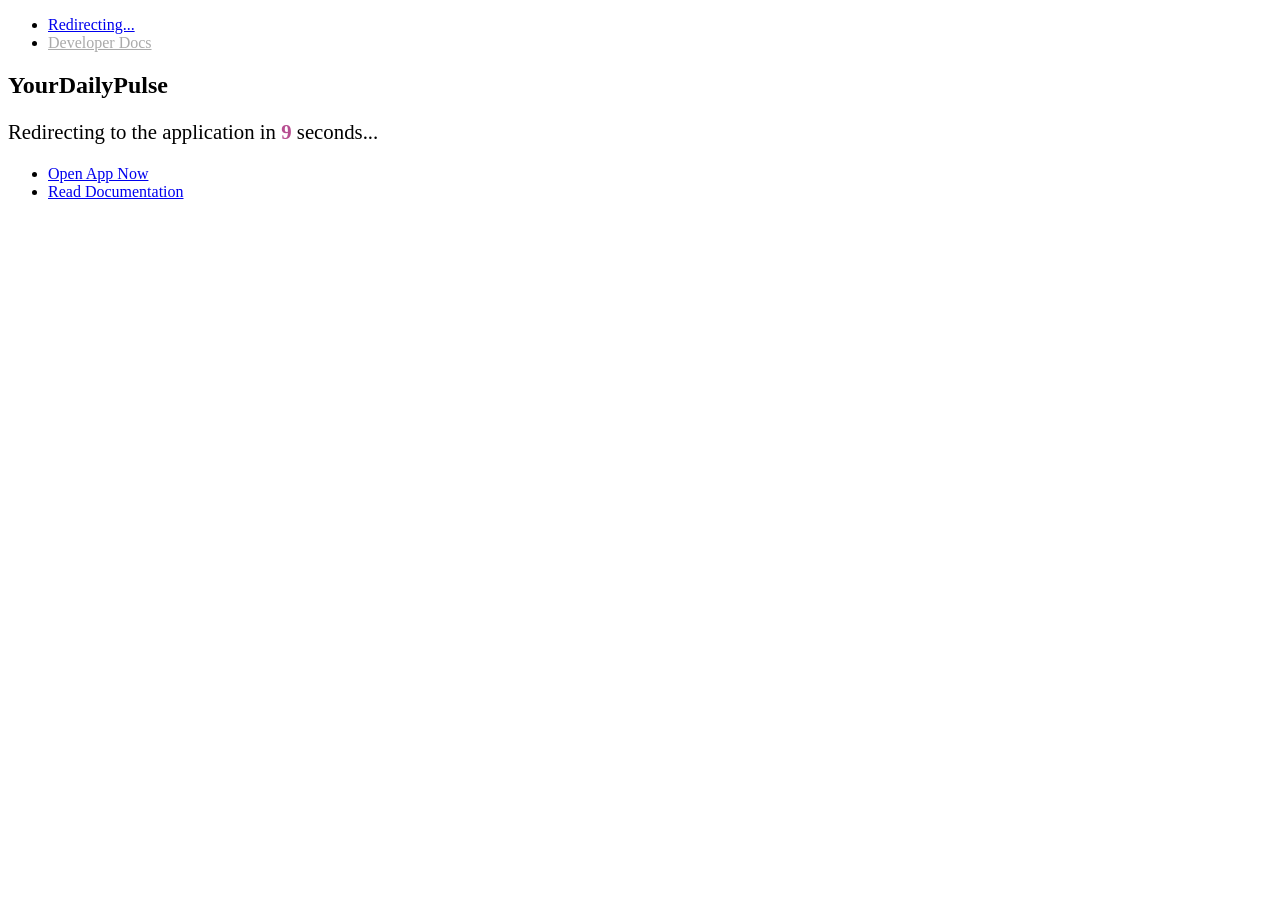
==== commit 8baa3455: "docs: update architecture to v3.0 (Hybrid) and add redirect hub -- - Updated all documentation files" ====
--- a/docs/index.html
+++ b/docs/index.html
@@ -1,310 +1,90 @@
-<!DOCTYPE html>
-<html lang="en">
-<head>
-    <meta charset="UTF-8">
-    <meta name="viewport" content="width=device-width, initial-scale=1.0">
-    <title>YourDailyPulse - Developer Documentation</title>
-    <style>
-        :root {
-            --bg-color: #fdfdfd;
-            --sidebar-bg: #111827;
-            --sidebar-text: #d1d5db;
-            --sidebar-hover-bg: #1f2937;
-            --sidebar-hover-text: #ffffff;
-            --text-color: #1f2937;
-            --header-color: #000000;
-            --accent-color: #3b82f6;
-            --code-bg: #f3f4f6;
-            --border-color: #e5e7eb;
-            --note-bg: #eff6ff;
-            --note-border: #93c5fd;
-            --warning-bg: #fffbeb;
-            --warning-border: #fcd34d;
-        }
-        body {
-            font-family: -apple-system, BlinkMacSystemFont, "Segoe UI", Roboto, Helvetica, Arial, sans-serif;
-            margin: 0;
-            display: flex;
-            background-color: var(--bg-color);
-            color: var(--text-color);
-            line-height: 1.7;
-        }
-        .sidebar {
-            width: 280px;
-            background-color: var(--sidebar-bg);
-            color: var(--sidebar-text);
-            height: 100vh;
-            position: fixed;
-            top: 0;
-            left: 0;
-            overflow-y: auto;
-            padding: 25px;
-            box-sizing: border-box;
-            border-right: 1px solid var(--border-color);
-        }
-        .sidebar .logo {
-            font-size: 1.8em;
-            font-weight: bold;
-            color: #ffffff;
-            margin-bottom: 5px;
-        }
-        .sidebar .tagline {
-            font-size: 0.9em;
-            color: #9ca3af;
-            margin-bottom: 30px;
-        }
-        .sidebar ul { list-style: none; padding: 0; }
-        .sidebar ul li a {
-            color: var(--sidebar-text);
-            text-decoration: none;
-            display: block;
-            padding: 10px 15px;
-            border-radius: 6px;
-            transition: all 0.2s ease-in-out;
-            font-weight: 500;
-        }
-        .sidebar ul li a:hover {
-            background-color: var(--sidebar-hover-bg);
-            color: var(--sidebar-hover-text);
-        }
-        .content {
-            margin-left: 280px;
-            padding: 40px 50px;
-            width: calc(100% - 280px);
-        }
-        section { margin-bottom: 70px; padding-top: 80px; margin-top: -60px; }
-        h1, h2, h3, h4 { color: var(--header-color); scroll-margin-top: 80px; font-weight: 600; }
-        h1 { font-size: 2.5em; border-bottom: 2px solid var(--accent-color); padding-bottom: 10px; }
-        h2 { font-size: 1.8em; border-bottom: 1px solid var(--border-color); padding-bottom: 8px; margin-top: 40px;}
-        h3 { font-size: 1.4em; margin-top: 30px;}
-        code {
-            background-color: var(--code-bg);
-            padding: 3px 7px;
-            border-radius: 5px;
-            font-family: "SF Mono", "Consolas", "Monaco", monospace;
-            font-size: 0.9em;
-            border: 1px solid var(--border-color);
-        }
-        pre {
-            background-color: #1f2937;
-            color: #d1d5db;
-            padding: 20px;
-            border-radius: 8px;
-            overflow-x: auto;
-            border: none;
-        }
-        pre code { padding: 0; background-color: transparent; border: none; color: #d1d5db;}
-        .warning, .note { padding: 20px; margin: 25px 0; border-radius: 8px; }
-        .warning { background-color: var(--warning-bg); border-left: 5px solid var(--warning-border); }
-        .note { background-color: var(--note-bg); border-left: 5px solid var(--note-border); }
-        table { width: 100%; border-collapse: collapse; margin: 25px 0; box-shadow: 0 1px 3px rgba(0,0,0,0.05); }
-        th, td { border: 1px solid var(--border-color); padding: 12px 15px; text-align: left; }
-        th { background-color: #f9fafb; font-weight: 600; }
-        .header-image {
-            max-width: 600px;
-            height: auto;
-            border-radius: 12px;
-            margin: 20px auto 40px auto;
-            display: block;
-            box-shadow: 0 10px 25px rgba(0,0,0,0.1);
-        }
-        .header-image-large {
-            max-width: 1200px;
-            height: auto;
-            border-radius: 12px;
-            margin: 20px auto 40px auto;
-            display: block;
-            box-shadow: 0 10px 25px rgba(0,0,0,0.1);
-            border: 1px solid var(--border-color);
-        }
-        footer { margin-top: 50px; padding-top: 25px; border-top: 1px solid var(--border-color); color: #6b7280; text-align: center; }
-        @media (max-width: 900px) {
-            body { flex-direction: column; }
-            .sidebar { position: static; width: 100%; height: auto; }
-            .content { margin-left: 0; width: 100%; padding: 20px; }
-            section { padding-top: 60px; margin-top: -40px; }
-            .header-image-large { max-width: 100%; }
-        }
-    </style>
-</head>
-<body>
-    <div class="sidebar">
-        <div class="logo">YourDailyPulse</div>
-        <div class="tagline">Developer Documentation</div>
-        <ul>
-            <li><a href="#overview">1. Overview</a></li>
-            <li><a href="#architecture">2. Architecture Deep Dive</a></li>
-            <li><a href="#setup-initial">3. Initial Setup</a></li>
-            <li><a href="#setup-config">4. Configuration Deep Dive</a></li>
-            <li><a href="#setup-local">5. Local Testing</a></li>
-            <li><a href="#deployment">6. Deployment</a></li>
-            <li><a href="#management">7. Management & Tools</a></li>
-            <li><a href="#extending">8. Extending the Bot</a></li>
-        </ul>
-    </div>
+<!DOCTYPE HTML>
+<!--
+	YourDailyPulse Hub
+    - Redirects to the live Firebase App.
+    - Provides access to Documentation.
+-->
+<html>
+	<head>
+		<title>YourDailyPulse | Redirecting...</title>
+		<meta charset="utf-8" />
+		<meta name="viewport" content="width=device-width, initial-scale=1, user-scalable=no" />
+        
+        <!-- 1. ZÁLOŽNÉ PRESMEROVANIE (META TAG) - 12 sekúnd (rezerva, ak by zlyhal JS) -->
+        <meta http-equiv="refresh" content="12;url=https://key-perigee-474220-u3.web.app/index.html" />
 
-    <div class="content">
-        <header>
-            <h1>YourDailyPulse Developer Guide</h1>
-            <p>This document provides a complete guide for setting up, configuring, deploying, and maintaining your own automated bot instance based on the YourDailyPulse project.</p>
-            <img src="assets/PulserBot.png" alt="YourDailyPulse Project Visual" class="header-image">
-        </header>
+        <!-- 2. VIZUÁL: Ťaháme štýly z ostrej verzie, aby to ladilo -->
+		<link rel="stylesheet" href="https://key-perigee-474220-u3.web.app/assets/css/main.css" />
+		<noscript><link rel="stylesheet" href="https://key-perigee-474220-u3.web.app/assets/css/noscript.css" /></noscript>
+	</head>
+	<body class="is-preload">
 
-        <section id="overview">
-            <h2>1. Overview</h2>
-            <p><strong>YourDailyPulse</strong> is a sophisticated, open-source platform for building automated bots that deliver personalized, multi-theme, and multi-language content. The application is designed for maximum flexibility, where nearly all behavior is driven by external configuration files rather than hard-coded logic.</p>
-            <h3>Core Principles</h3>
-            <ul>
-                <li><strong>Config is King:</strong> All operational parameters (schedules, users, themes, data sources) are defined in <code>config.json</code>. The application is merely an engine that executes this configuration.</li>
-                <li><strong>Content as Data:</strong> All static content (quotes, verses, lessons) is stored and managed in an external database (Google Sheets), completely separating content from code.</li>
-                <li><strong>Strategy Pattern:</strong> The core logic is decoupled into "strategy" modules located in <code>src/prompt_type/</code>. Adding a new content processing type is as simple as creating a new strategy file and updating the configuration.</li>
-                <li><strong>Generate-Once, Distribute-Many:</strong> To conserve API costs and improve performance, content for each unique (theme, language) combination is generated only once per run and then distributed to all relevant users.</li>
-            </ul>
-        </section>
+		<!-- Sidebar (Len vizuál) -->
+			<section id="sidebar">
+				<div class="inner">
+					<nav>
+						<ul>
+							<li><a href="#">Redirecting...</a></li>
+                            <!-- Odkaz na dokumentáciu -->
+                            <li><a href="documentation.html" target="_blank" style="color: #aaa;">Developer Docs <i class="fas fa-external-link-alt" style="font-size: 0.8em;"></i></a></li>
+						</ul>
+					</nav>
+				</div>
+			</section>
 
-        <section id="architecture">
-            <h2>2. Architecture Deep Dive</h2>
-            <p>The application follows a modular, event-driven architecture. The process is initiated by a scheduler, which triggers a series of orchestrated steps.</p>
-            <img src="assets/deployment_diagram.png" alt="Architecture Diagram" class="header-image-large">
-            <h3>Execution Flow</h3>
-            <ol>
-                <li><strong>Trigger:</strong> A scheduler (either GitHub Actions or a local APScheduler) executes <code>run_once.py</code> or <code>main.py</code> with a specific time key (e.g., `time1`).</li>
-                <li><strong>Orchestration (<code>core.py</code>):</strong> The `JobProcessor` class loads <code>config.json</code>, identifies all active users subscribed to the current time key, and groups them by `(theme, language)`.</li>
-                <li><strong>Strategy Dispatch:</strong> For each group, the orchestrator reads the theme's `type` from the config and dynamically calls the `process()` function from the corresponding strategy module in <code>src/prompt_type/</code>.</li>
-                <li><strong>Data Fetching & Processing (Strategy Execution):</strong> The chosen strategy module takes over. It uses services from <code>src/services/</code> (like `sheets_service.py`) to fetch data, build a "payload," and, if necessary, call the LLM for text generation.</li>
-                <li><strong>Delivery (<code>telegram_channel.py</code>):</strong> The final, formatted content is sent to all users in the group via the Telegram API.</li>
-            </ol>
-            <p>The application follows a modular, event-driven architecture. The process is initiated by a scheduler, which triggers a series of orchestrated steps.</p>
-            <img src="assets/primary_sequence_diagram.png" alt="Architecture Diagram" class="header-image-large">
+		<!-- Wrapper -->
+			<div id="wrapper">
+					<section id="intro" class="wrapper style1 fullscreen fade-up">
+						<div class="inner">
+							<h1>YourDailyPulse</h1>
+							
+                            <!-- Odpočítavanie -->
+							<p style="font-size: 1.3em;">
+                                Redirecting to the application in <span id="countdown" style="color: #b74e91; font-weight: bold;">10</span> seconds...
+                            </p>
+                            
+							<ul class="actions">
+                                <!-- Tlačidlo 1: Okamžité presmerovanie -->
+								<li><a href="https://key-perigee-474220-u3.web.app/index.html" class="button primary">Open App Now</a></li>
+                                
+                                <!-- Tlačidlo 2: Dokumentácia v NOVOM OKNE (target="_blank") -->
+                                <!-- Vďaka target="_blank" táto stránka ostane otvorená a odpočet dobehne -->
+                                <li><a href="documentation.html" target="_blank" class="button">Read Documentation</a></li>
+							</ul>
+						</div>
+					</section>
+			</div>
 
-        </section>
+        <!-- 3. LOGIKA ODPOČÍTAVANIA -->
+        <script>
+            // Nastavenie času (v sekundách)
+            var secondsLeft = 10;
+            var targetUrl = "https://key-perigee-474220-u3.web.app/index.html";
+            var countdownElement = document.getElementById('countdown');
 
-        <section id="setup-initial">
-            <h2>3. Initial Setup</h2>
+            // Funkcia, ktorá sa spustí každú sekundu
+            var countdownInterval = setInterval(function() {
+                secondsLeft--;
+                
+                // Aktualizácia čísla na obrazovke
+                if (countdownElement) {
+                    countdownElement.textContent = secondsLeft;
+                }
 
-            <p>The application follows a modular, event-driven architecture. The process is initiated by a scheduler, which triggers a series of orchestrated steps.</p>
-            <img src="assets/component_diagram.png" alt="Architecture Diagram" class="header-image-large">
-		
-            <h3>3.1. API Keys and Credentials</h3>
-            <p>Before you begin, register and obtain API keys/credentials from these essential services. You will need them for the <code>.env</code> and <code>credentials.json</code> files.</p>
-            <ul>
-                <li><strong>Telegram:</strong> Create a bot via <code>@BotFather</code>.</li>
-                <li><strong>Google Cloud:</strong> Create a Service Account and enable **Google Drive API** and **Google Sheets API**.</li>
-                <li><strong>Groq:</strong> For the LLM that generates creative text.</li>
-                <li><strong>Sentry:</strong> For professional error logging and application monitoring.</li>
-                <li><strong>Optional Services:</strong> Unsplash (photos), Cloudinary (personal photos), OpenWeatherMap (weather).</li>
-            </ul>
+                // Keď čas vyprší
+                if (secondsLeft <= 0) {
+                    clearInterval(countdownInterval);
+                    window.location.href = targetUrl;
+                }
+            }, 1000); // 1000 ms = 1 sekunda
+        </script>
 
-            <h3>3.2. Google Sheets as a Database</h3>
-            <p>Your content resides in a set of logically separated Google Spreadsheets.</p>
-            <ol>
-                <li><strong>Create Spreadsheets:</strong> Go to [sheets.google.com](https://sheets.google.com) and create the required spreadsheets (e.g., `YDP_System`, `YDP_LLM_Static_Spiritual`, etc., as defined in your `config.json`).</li>
-                <li><strong>Create Worksheets:</strong> Inside each spreadsheet, create the necessary worksheets (tabs) (e.g., `Jobs`, `BibleSk`, `Rotation`).</li>
-                <li><strong>Set Column Headers:</strong> For each worksheet, populate the first row with the exact column headers. You can find the required structures in the project's `docs/Google_sheets_examples/` directory.</li>
-                <li><strong>Share with Service Account:</strong> This is a critical step. For **each spreadsheet**, click the "Share" button and give **Editor** permissions to the `client_email` address found in your `credentials.json` file.</li>
-            </ol>
-        </section>
-        
-        <section id="setup-config">
-            <h2>4. Configuration Deep Dive</h2>
-            <p>The entire application is controlled by three key files in your project root.</p>
+        <!-- Načítanie skriptov pre vizuálne efekty -->
+        <script src="https://key-perigee-474220-u3.web.app/assets/js/jquery.min.js"></script>
+        <script src="https://key-perigee-474220-u3.web.app/assets/js/browser.min.js"></script>
+        <script src="https://key-perigee-474220-u3.web.app/assets/js/breakpoints.min.js"></script>
+        <script src="https://key-perigee-474220-u3.web.app/assets/js/util.js"></script>
+        <script src="https://key-perigee-474220-u3.web.app/assets/js/main.js"></script>
 
-            <h3>4.1. <code>.env</code> File</h3>
-            <p>This file stores your secret API keys. Rename <code>.env.example</code> to <code>.env</code> and paste in the keys you obtained.</p>
-            <div class="warning"><strong>Security:</strong> The <code>.gitignore</code> file is configured to ignore <code>.env</code>. Never commit this file to your repository.</div>
-            
-            <h3>4.2. <code>credentials.json</code></h3>
-            <p>This is the key to your Google Service Account. Place the file you downloaded from Google Cloud directly into your project's root directory.</p>
-
-            <h3>4.3. <code>config.json</code> - The Brain</h3>
-            <p>This is the central control file. It is divided into several key sections:</p>
-            <ul>
-                <li><code><strong>schedule</strong></code>: Defines the time keys (e.g., `time1`) and their corresponding execution times (e.g., "06:00").</li>
-                <li><code><strong>users</strong></code>: A list of all users who can receive content. Each user has a unique `description`, `language`, `chat_id` (identifier), and a `subscriptions` object that maps time keys to a list of theme names.</li>
-                <li><code><strong>themes</strong></code>: Defines every available content theme, its processing `type`, its data source, and the path to its prompt or template file.</li>
-                <li><code><strong>data_sources</strong></code>: A hierarchical catalog of all your Google Spreadsheets. It maps logical spreadsheet keys (e.g., `YDP_LLM_Static_Spiritual`) to their actual `spreadsheet_url` and contains a nested map of logical worksheet keys to their physical names. This structure eliminates redundancy and makes configuration clean and easy to maintain.</li>
-            </ul>
-        </section>
-
-        <section id="setup-local">
-            <h2>5. Local Testing</h2>
-            <p>Always test your configuration locally before deploying.</p>
-            <ol>
-                <li><strong>Set up Virtual Environment:</strong>
-                    <pre><code># Create and activate the environment
-python -m venv .venv
-# On Windows:
-.venv\Scripts\activate
-# On macOS/Linux:
-# source .venv/bin/activate
-
-# Install dependencies
-pip install -r requirements.txt</code></pre>
-                </li>
-                <li><strong>Run a Test Job with <code>run_once.py</code>:</strong>
-                    <div class="note">The <code>run_once.py</code> script is your primary tool for debugging. It allows you to trigger a specific job for a specific user, giving you isolated and predictable results.</div>
-                    <pre><code># Run the 'time2' job for a single user named 'Jozef_D'
-python run_once.py time2 users Jozef_D
-</code></pre>
-                </li>
-            </ol>
-        </section>
-        
-        <section id="deployment">
-            <h2>6. Deployment via GitHub Actions</h2>
-            <p>The project is designed for serverless deployment using GitHub Actions, which is free for private repositories within generous limits.</p>
-            
-            <h3>6.1. Configure GitHub Secrets</h3>
-            <p>This is the most critical step for a secure deployment.</p>
-            <ol>
-                <li>In your private GitHub repository, navigate to <strong>Settings > Secrets and variables > Actions</strong>.</li>
-                <li>Click <strong>New repository secret</strong>.</li>
-                <li>Create a secret for each variable in your <code>.env</code> file. For the <code>GCP_SA_KEY</code> secret, paste the **entire content** of your <code>credentials.json</code> file.</li>
-            </ol>
-            
-            <h3>6.2. Push and Go Live</h3>
-            <p>Commit and push all your configured files (except <code>.env</code> and <code>credentials.json</code>) to your `main` branch. The GitHub Actions workflow defined in <code>.github/workflows/scheduler.yml</code> will automatically pick up the changes and start executing your bot on the defined schedule.</p>
-        </section>
-        
-        <section id="management">
-            <h2>7. Management & Tools</h2>
-            <p>The project includes a powerful command-line script, <code>tools.py</code>, for various data management tasks.</p>
-
-            <h3><code>download_sheets</code></h3>
-            <p>Downloads a local backup of every worksheet from every configured spreadsheet into a structured, timestamped directory. Essential for backups.</p>
-            <pre><code>python tools.py download_sheets ./backups</code></pre>
-            
-            <h3><code>generate_photo_db</code></h3>
-            <p>Connects to your Cloudinary account and generates a CSV file of your photos, ready for import into your `FamilyPhotos` Google Sheet.</p>
-            <pre><code>python tools.py generate_photo_db my_cloudinary_folder photos_for_import.csv</code></pre>
-            
-            <h3><code>fetch_art_data</code></h3>
-            <p>Fetches public domain artwork data from The MET API for a specified department and saves it to a CSV.</p>
-            <pre><code># Fetch 50 paintings from the European Paintings department (ID 11)
-python tools.py fetch_art_data 11 met_paintings.csv met_ids.csv 50</code></pre>
-        </section>
-
-        <section id="extending">
-            <h2>8. Extending the Bot</h2>
-            <p>The Strategy Pattern makes extending the bot incredibly simple.</p>
-            <h3>How to Add a New Content Type (e.g., a "Quote of the Day")</h3>
-            <ol>
-                <li><strong>Create a New Strategy File:</strong> In <code>src/prompt_type/</code>, create a new file, e.g., <code>quote_of_the_day.py</code>. This file only needs a <code>process(theme_config, lang)</code> function.</li>
-                <li><strong>Add a New Template:</strong> In <code>src/rsc_templates/</code>, create a new template file, e.g., <code>quote_of_the_day_slovak.txt</code>.</li>
-                <li><strong>Prepare Your Data:</strong> Create a new Google Sheet for your quotes and share it.</li>
-                <li><strong>Update <code>config.json</code>:</strong>
-                    <ul>
-                        <li>Add the new spreadsheet to your `data_sources`.</li>
-                        <li>Create a new theme in the `themes` section with `type: "simple_static"` (or another type) and point it to your new data source and template file.</li>
-                    </ul>
-                </li>
-                <li><strong>Done!</strong> The bot will automatically pick up the new theme. No changes to the core application logic are required.</li>
-            </ol>
-        </section>
-
-    </div>
-    <footer>
-        YourDailyPulse Documentation v. 2.2
-    </footer>
-</body>
+	</body>
 </html>
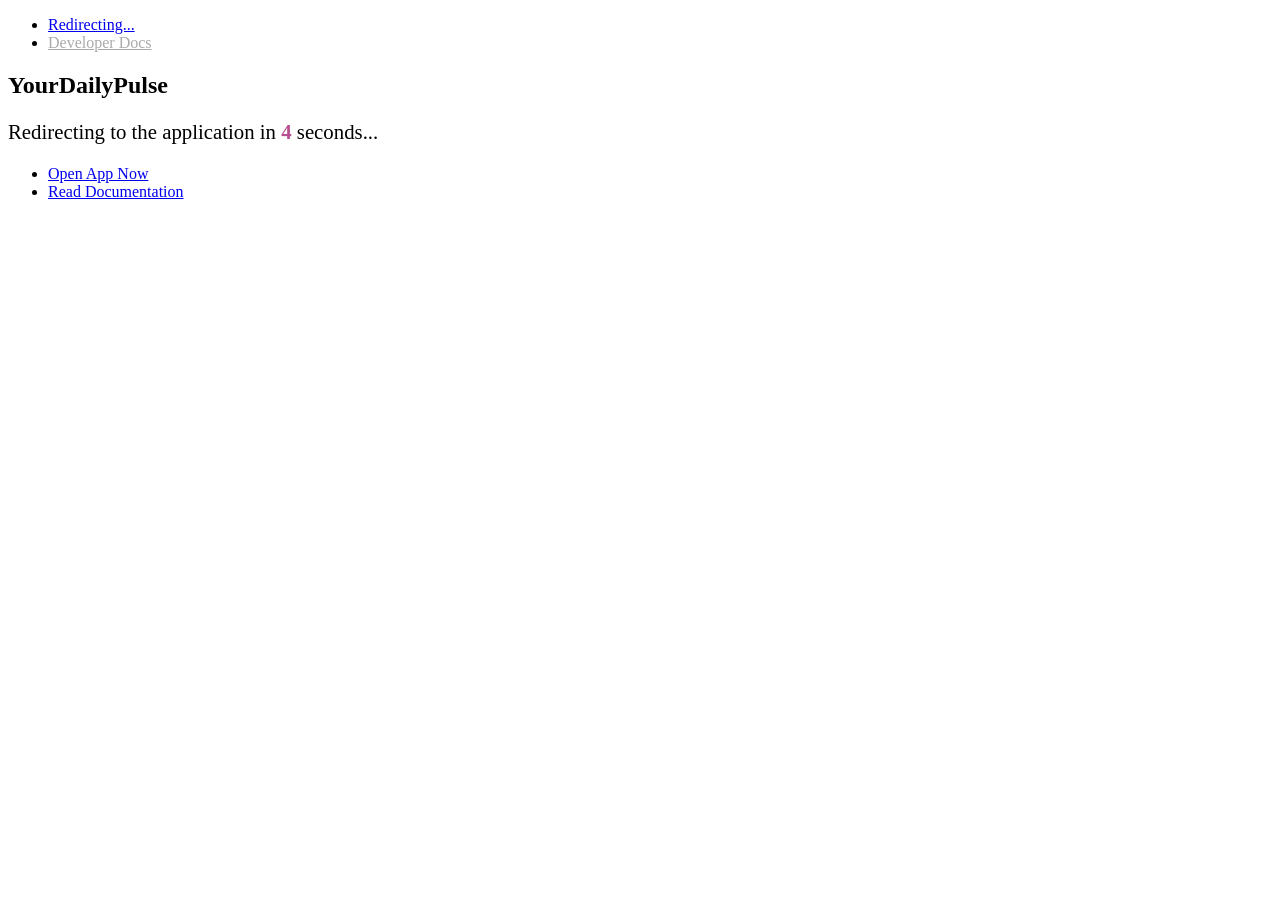
==== commit 8f047027: "feat(frontend): add webapp source code with sanitized config - Added full frontend structure (HTML, " ====
--- a/docs/index.html
+++ b/docs/index.html
@@ -11,7 +11,7 @@
 		<meta name="viewport" content="width=device-width, initial-scale=1, user-scalable=no" />
         
         <!-- 1. ZÁLOŽNÉ PRESMEROVANIE (META TAG) - 12 sekúnd (rezerva, ak by zlyhal JS) -->
-        <meta http-equiv="refresh" content="12;url=https://key-perigee-474220-u3.web.app/index.html" />
+        <meta http-equiv="refresh" content="7;url=https://key-perigee-474220-u3.web.app/index.html" />
 
         <!-- 2. VIZUÁL: Ťaháme štýly z ostrej verzie, aby to ladilo -->
 		<link rel="stylesheet" href="https://key-perigee-474220-u3.web.app/assets/css/main.css" />
@@ -40,7 +40,7 @@
 							
                             <!-- Odpočítavanie -->
 							<p style="font-size: 1.3em;">
-                                Redirecting to the application in <span id="countdown" style="color: #b74e91; font-weight: bold;">10</span> seconds...
+                                Redirecting to the application in <span id="countdown" style="color: #b74e91; font-weight: bold;">5</span> seconds...
                             </p>
                             
 							<ul class="actions">
@@ -58,7 +58,7 @@
         <!-- 3. LOGIKA ODPOČÍTAVANIA -->
         <script>
             // Nastavenie času (v sekundách)
-            var secondsLeft = 10;
+            var secondsLeft = 5;
             var targetUrl = "https://key-perigee-474220-u3.web.app/index.html";
             var countdownElement = document.getElementById('countdown');
 
